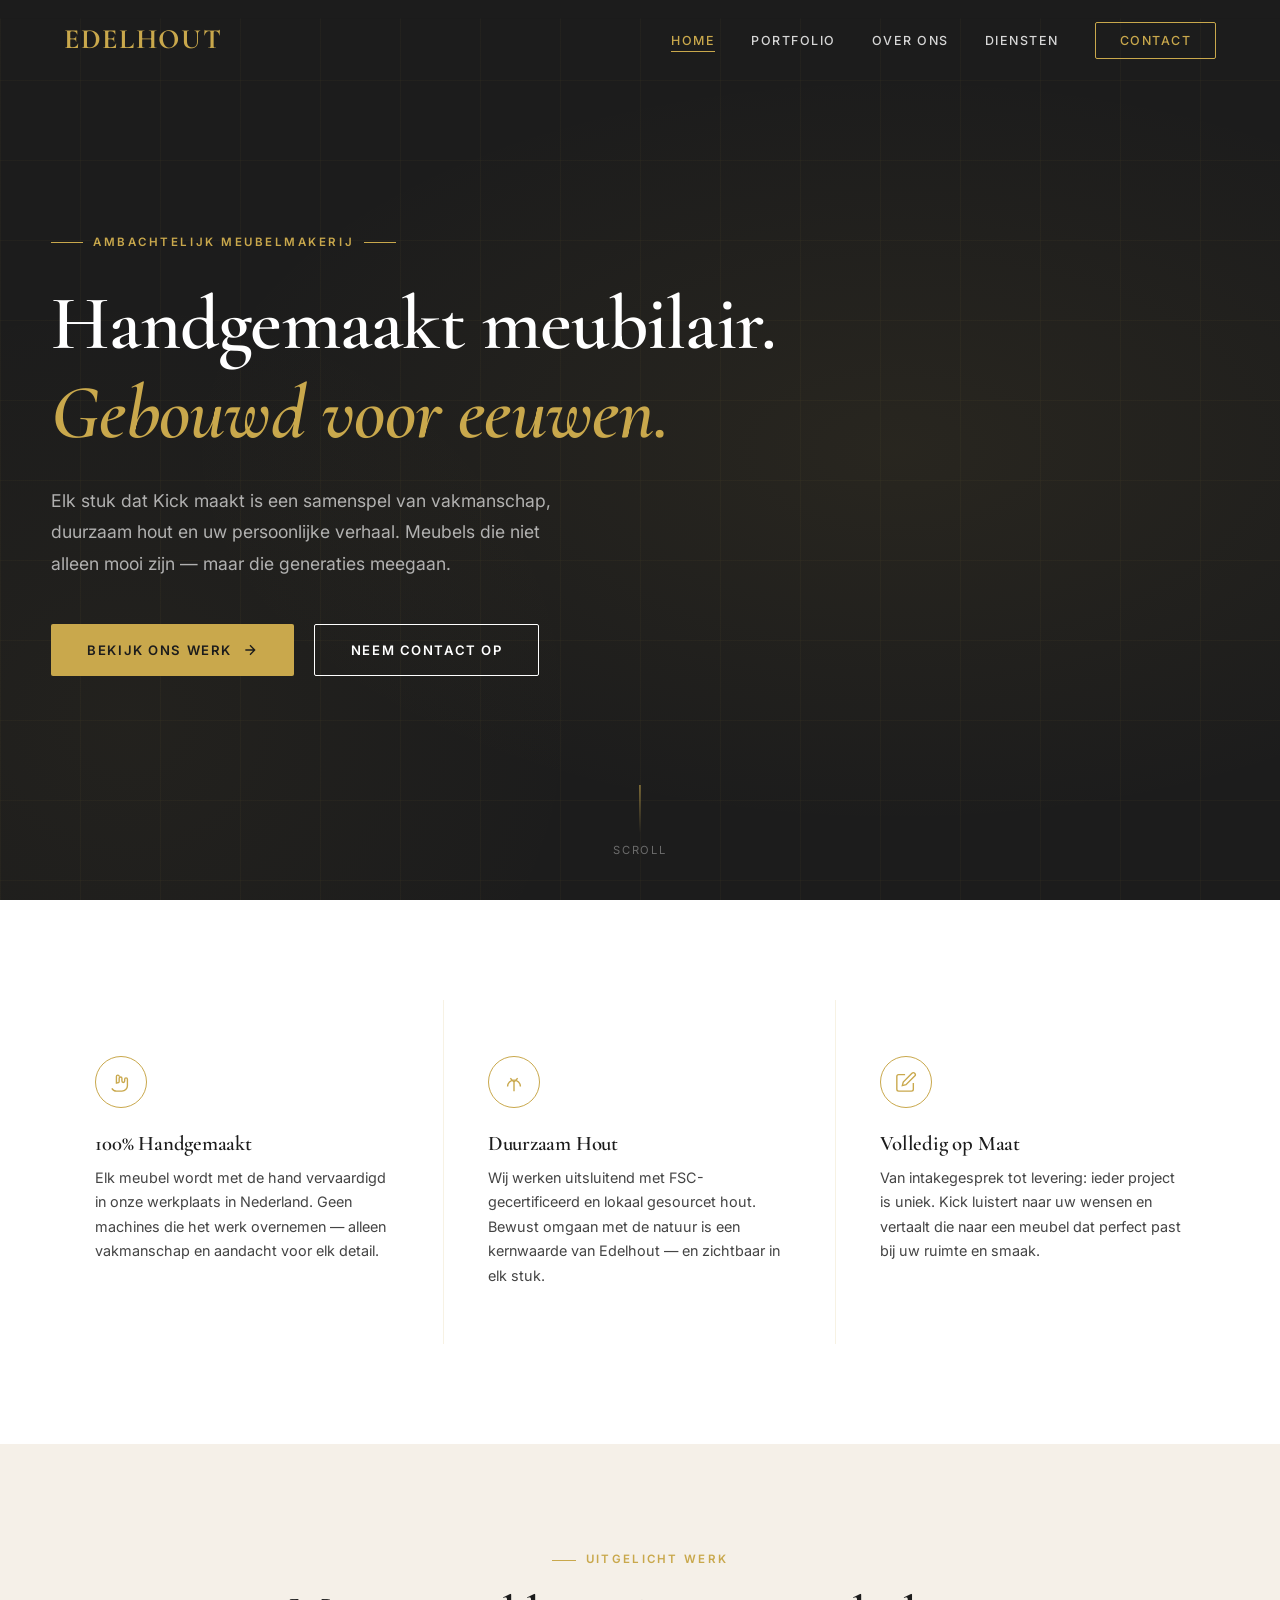
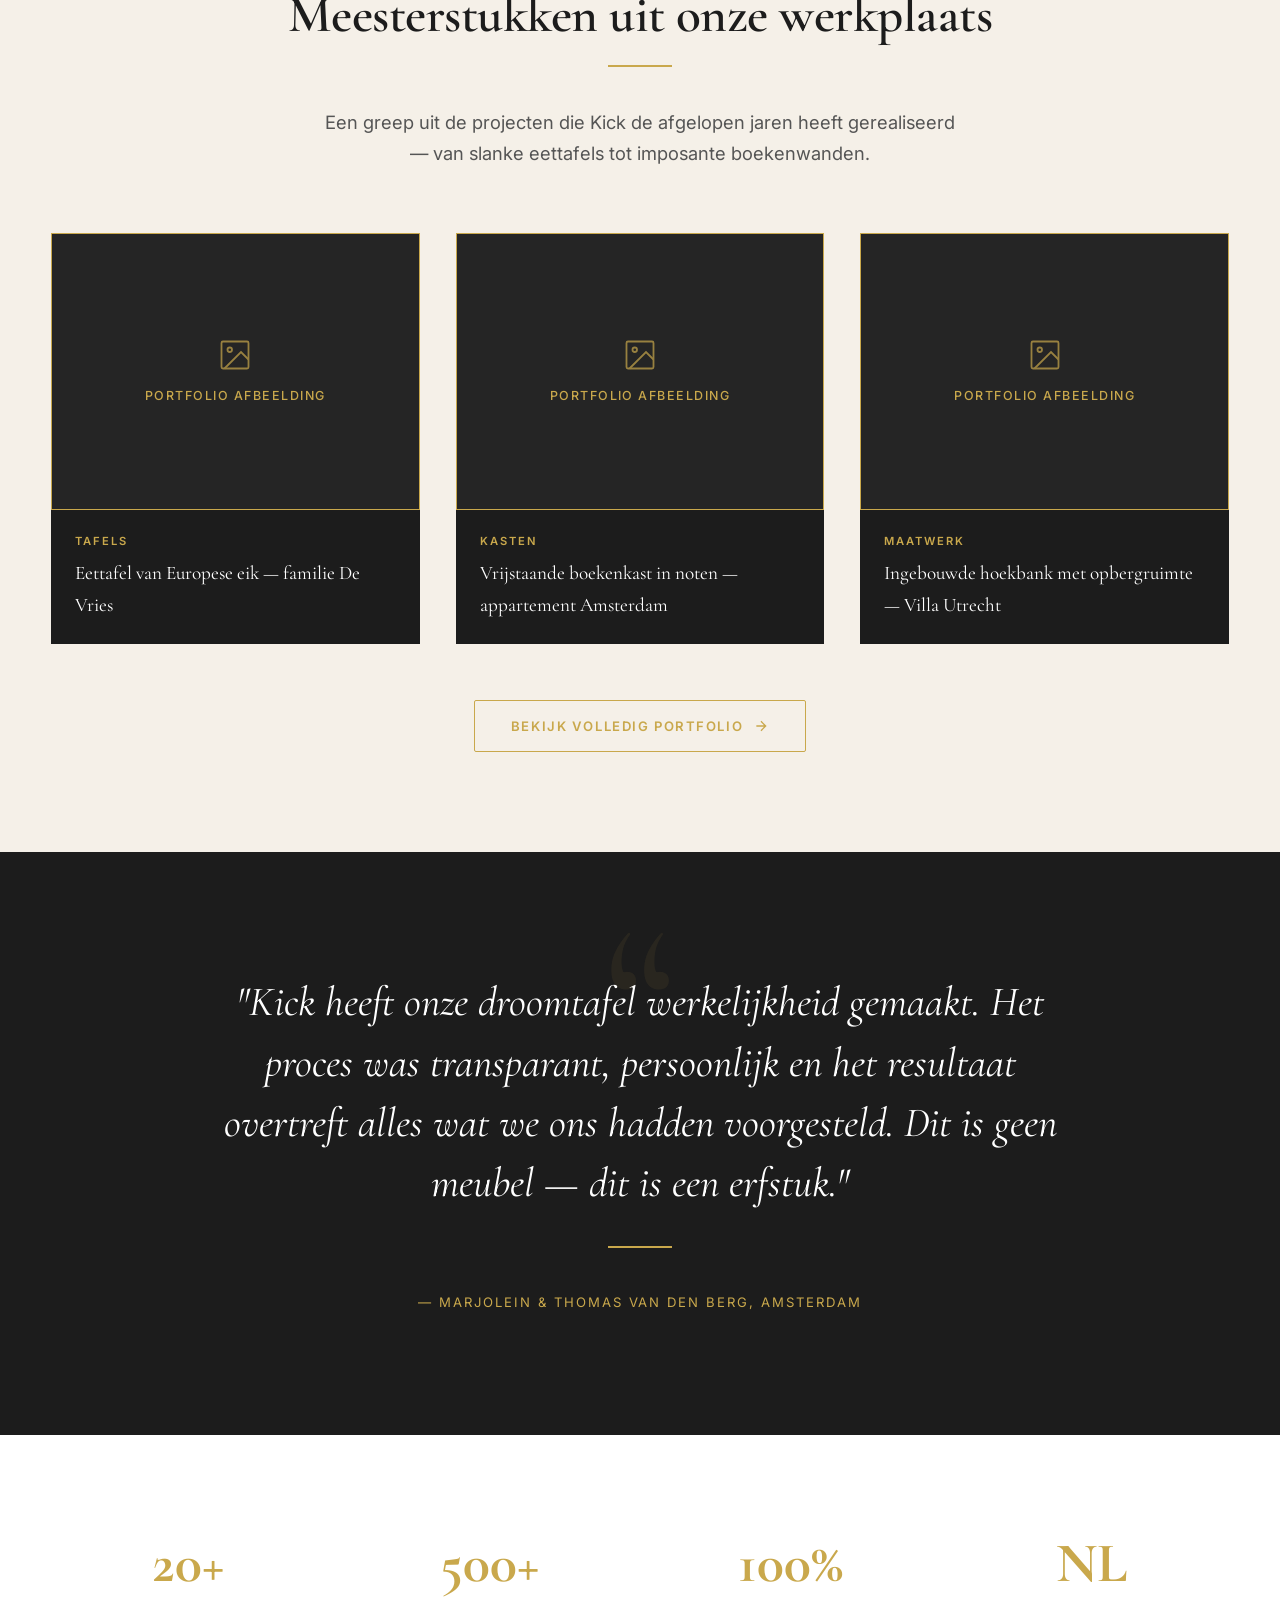
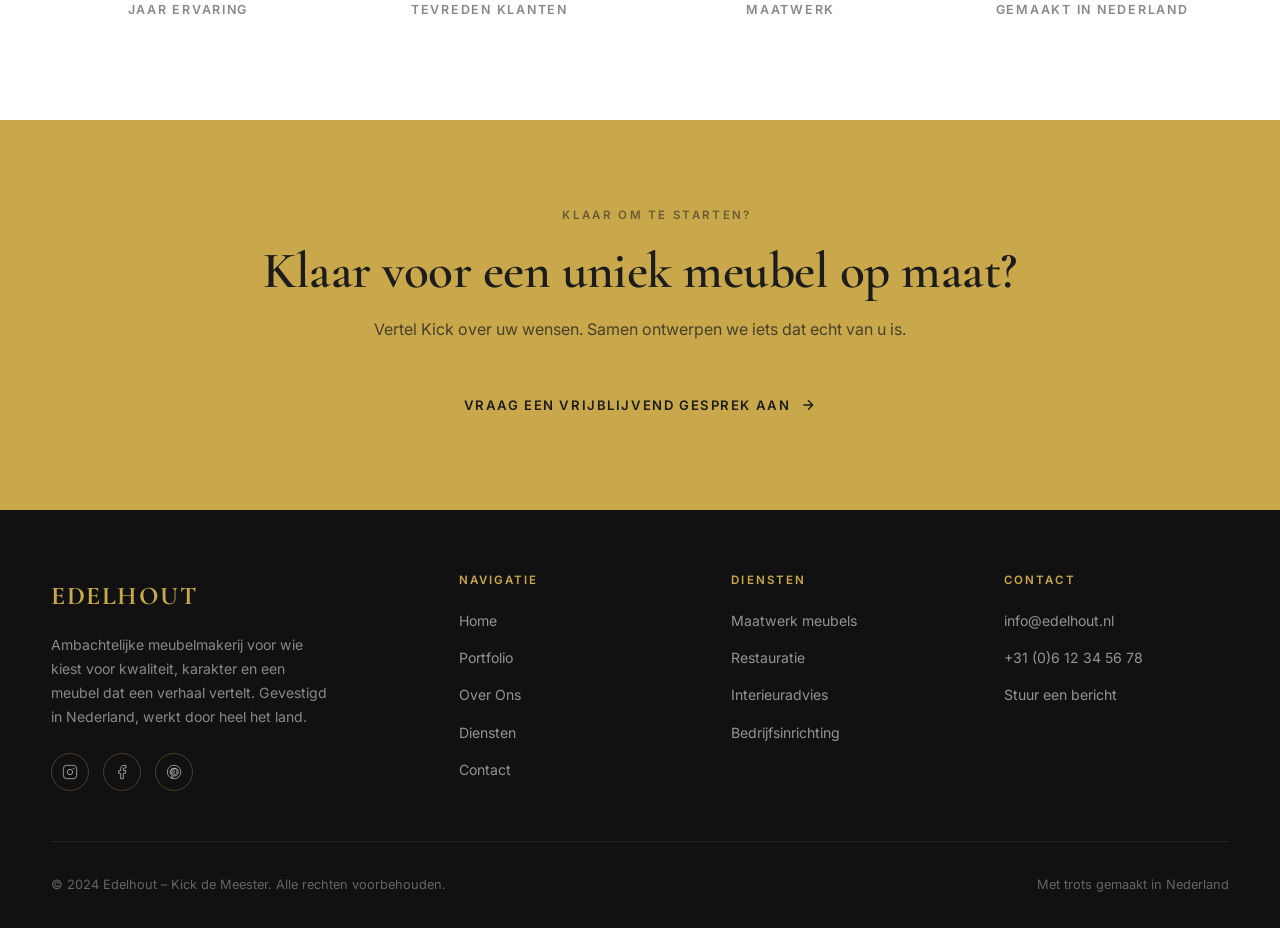
==== index.html @ dd346adc "Voeg complete Edelhout website toe — 5 pagina's, pure HTML/CSS/JS Bouw een volledig functionele meer" ====
<!DOCTYPE html>
<html lang="nl">
<head>
  <meta charset="UTF-8" />
  <meta name="viewport" content="width=device-width, initial-scale=1.0" />
  <title>Edelhout – Handgemaakt meubelmakerij door Kick</title>
  <meta name="description" content="Edelhout is een ambachtelijke meubelmakerij geleid door Kick. Wij ontwerpen en bouwen op maat gemaakte meubels van de hoogste kwaliteit." />
  <link rel="preconnect" href="https://fonts.googleapis.com" />
  <link rel="preconnect" href="https://fonts.gstatic.com" crossorigin />
  <link href="https://fonts.googleapis.com/css2?family=Cormorant+Garamond:ital,wght@0,400;0,600;0,700;1,400;1,600&family=Inter:wght@400;500;600&display=swap" rel="stylesheet" />
  <link rel="stylesheet" href="css/style.css" />
  <style>
    @keyframes fadeInCard {
      from { opacity: 0; transform: translateY(16px); }
      to   { opacity: 1; transform: translateY(0); }
    }
  </style>
</head>
<body>

  <!-- ═══════════════════════════════ NAV ═══════════════════════════════ -->
  <nav class="nav nav--light">
    <a href="index.html" class="nav-logo">Edelhout</a>
    <ul class="nav-links">
      <li><a href="index.html" class="active">Home</a></li>
      <li><a href="portfolio.html">Portfolio</a></li>
      <li><a href="over-ons.html">Over Ons</a></li>
      <li><a href="diensten.html">Diensten</a></li>
      <li><a href="contact.html" class="nav-cta">Contact</a></li>
    </ul>
    <button class="nav-hamburger" aria-label="Menu openen">
      <span></span><span></span><span></span>
    </button>
  </nav>
  <nav class="nav-mobile">
    <a href="index.html">Home</a>
    <a href="portfolio.html">Portfolio</a>
    <a href="over-ons.html">Over Ons</a>
    <a href="diensten.html">Diensten</a>
    <a href="contact.html">Contact</a>
  </nav>

  <!-- ═══════════════════════════════ HERO ═══════════════════════════════ -->
  <section class="hero">
    <div class="hero-grid-bg"></div>
    <div class="container">
      <div class="hero-content">
        <div class="hero-eyebrow">Ambachtelijk meubelmakerij</div>
        <h1>Handgemaakt meubilair.<br /><em>Gebouwd voor eeuwen.</em></h1>
        <p class="hero-lead">
          Elk stuk dat Kick maakt is een samenspel van vakmanschap, duurzaam hout en uw persoonlijke verhaal.
          Meubels die niet alleen mooi zijn — maar die generaties meegaan.
        </p>
        <div class="hero-cta">
          <a href="portfolio.html" class="btn btn-gold">
            Bekijk ons werk
            <svg viewBox="0 0 24 24" fill="none" stroke="currentColor" stroke-width="2"><path d="M5 12h14M12 5l7 7-7 7"/></svg>
          </a>
          <a href="contact.html" class="btn btn-outline-light">Neem contact op</a>
        </div>
      </div>
    </div>
    <div class="hero-scroll">
      <div class="hero-scroll-line"></div>
      <span>Scroll</span>
    </div>
  </section>

  <!-- ═══════════════════════════════ USP ═══════════════════════════════ -->
  <section class="section section--white">
    <div class="container">
      <div class="usp-grid">

        <div class="usp-item fade-in">
          <div class="usp-icon">
            <!-- Handmade icon -->
            <svg viewBox="0 0 24 24" fill="none" stroke="currentColor" stroke-width="1.5">
              <path d="M7 11.5V14m0-2.5V6a1.5 1.5 0 013 0m-3 5.5a1.5 1.5 0 003 0m0 0V8a1.5 1.5 0 013 0v3m0 0a1.5 1.5 0 003 0V9a1.5 1.5 0 013 0v7a6 6 0 01-6 6H7a5.87 5.87 0 01-5-3"/>
            </svg>
          </div>
          <h4>100% Handgemaakt</h4>
          <p>Elk meubel wordt met de hand vervaardigd in onze werkplaats in Nederland. Geen machines die het werk overnemen — alleen vakmanschap en aandacht voor elk detail.</p>
        </div>

        <div class="usp-item fade-in fade-in-delay-2">
          <div class="usp-icon">
            <!-- Tree/sustainable icon -->
            <svg viewBox="0 0 24 24" fill="none" stroke="currentColor" stroke-width="1.5">
              <path d="M12 22V12m0 0L8 8m4 4l4-4M5 17a7 7 0 0114 0"/>
            </svg>
          </div>
          <h4>Duurzaam Hout</h4>
          <p>Wij werken uitsluitend met FSC-gecertificeerd en lokaal gesourcet hout. Bewust omgaan met de natuur is een kernwaarde van Edelhout — en zichtbaar in elk stuk.</p>
        </div>

        <div class="usp-item fade-in fade-in-delay-4">
          <div class="usp-icon">
            <!-- Custom/measure icon -->
            <svg viewBox="0 0 24 24" fill="none" stroke="currentColor" stroke-width="1.5">
              <path d="M11 4H4a2 2 0 00-2 2v14a2 2 0 002 2h14a2 2 0 002-2v-7"/>
              <path d="M18.5 2.5a2.121 2.121 0 013 3L12 15l-4 1 1-4 9.5-9.5z"/>
            </svg>
          </div>
          <h4>Volledig op Maat</h4>
          <p>Van intakegesprek tot levering: ieder project is uniek. Kick luistert naar uw wensen en vertaalt die naar een meubel dat perfect past bij uw ruimte en smaak.</p>
        </div>

      </div>
    </div>
  </section>

  <!-- ══════════════════════ FEATURED PORTFOLIO ════════════════════════ -->
  <section class="section section--cream">
    <div class="container">
      <div class="text-center fade-in">
        <span class="section-label">Uitgelicht werk</span>
        <h2>Meesterstukken uit onze werkplaats</h2>
        <div class="gold-divider"></div>
        <p class="lead" style="margin: 0 auto 64px;">Een greep uit de projecten die Kick de afgelopen jaren heeft gerealiseerd — van slanke eettafels tot imposante boekenwanden.</p>
      </div>

      <div class="grid-3">

        <div class="portfolio-card fade-in">
          <div class="portfolio-card-img">
            <div class="img-placeholder">
              <svg viewBox="0 0 24 24" fill="none" stroke="currentColor" stroke-width="1.2"><rect x="3" y="3" width="18" height="18" rx="1"/><circle cx="8.5" cy="8.5" r="1.5"/><path d="M21 15l-5-5L5 21"/></svg>
              Portfolio afbeelding
            </div>
            <div class="portfolio-card-overlay">
              <a href="portfolio.html" class="btn btn-outline-light" style="font-size:0.72rem; padding:10px 22px;">Bekijk project</a>
            </div>
          </div>
          <div class="portfolio-card-body">
            <div class="portfolio-card-cat">Tafels</div>
            <div class="portfolio-card-title">Eettafel van Europese eik — familie De Vries</div>
          </div>
        </div>

        <div class="portfolio-card fade-in fade-in-delay-2">
          <div class="portfolio-card-img">
            <div class="img-placeholder">
              <svg viewBox="0 0 24 24" fill="none" stroke="currentColor" stroke-width="1.2"><rect x="3" y="3" width="18" height="18" rx="1"/><circle cx="8.5" cy="8.5" r="1.5"/><path d="M21 15l-5-5L5 21"/></svg>
              Portfolio afbeelding
            </div>
            <div class="portfolio-card-overlay">
              <a href="portfolio.html" class="btn btn-outline-light" style="font-size:0.72rem; padding:10px 22px;">Bekijk project</a>
            </div>
          </div>
          <div class="portfolio-card-body">
            <div class="portfolio-card-cat">Kasten</div>
            <div class="portfolio-card-title">Vrijstaande boekenkast in noten — appartement Amsterdam</div>
          </div>
        </div>

        <div class="portfolio-card fade-in fade-in-delay-4">
          <div class="portfolio-card-img">
            <div class="img-placeholder">
              <svg viewBox="0 0 24 24" fill="none" stroke="currentColor" stroke-width="1.2"><rect x="3" y="3" width="18" height="18" rx="1"/><circle cx="8.5" cy="8.5" r="1.5"/><path d="M21 15l-5-5L5 21"/></svg>
              Portfolio afbeelding
            </div>
            <div class="portfolio-card-overlay">
              <a href="portfolio.html" class="btn btn-outline-light" style="font-size:0.72rem; padding:10px 22px;">Bekijk project</a>
            </div>
          </div>
          <div class="portfolio-card-body">
            <div class="portfolio-card-cat">Maatwerk</div>
            <div class="portfolio-card-title">Ingebouwde hoekbank met opbergruimte — Villa Utrecht</div>
          </div>
        </div>

      </div>

      <div class="text-center" style="margin-top: 56px;">
        <a href="portfolio.html" class="btn btn-outline fade-in">
          Bekijk volledig portfolio
          <svg viewBox="0 0 24 24" fill="none" stroke="currentColor" stroke-width="2"><path d="M5 12h14M12 5l7 7-7 7"/></svg>
        </a>
      </div>
    </div>
  </section>

  <!-- ════════════════════════ TESTIMONIAL ════════════════════════════ -->
  <section class="testimonial-section">
    <div class="container">
      <div class="fade-in">
        <p class="testimonial-quote">
          "Kick heeft onze droomtafel werkelijkheid gemaakt. Het proces was transparant, persoonlijk en het resultaat overtreft alles wat we ons hadden voorgesteld. Dit is geen meubel — dit is een erfstuk."
        </p>
        <div class="gold-divider"></div>
        <span class="testimonial-author">— Marjolein &amp; Thomas van den Berg, Amsterdam</span>
      </div>
    </div>
  </section>

  <!-- ══════════════════════ STATS STRIP ══════════════════════════════ -->
  <section class="section section--white">
    <div class="container">
      <div class="grid-4 text-center">

        <div class="fade-in">
          <div style="font-family:'Cormorant Garamond',serif; font-size:3.5rem; font-weight:700; color:var(--gold); line-height:1;">20+</div>
          <div style="font-size:0.78rem; font-weight:600; letter-spacing:0.14em; text-transform:uppercase; color:#888; margin-top:8px;">Jaar ervaring</div>
        </div>

        <div class="fade-in fade-in-delay-1">
          <div style="font-family:'Cormorant Garamond',serif; font-size:3.5rem; font-weight:700; color:var(--gold); line-height:1;">500+</div>
          <div style="font-size:0.78rem; font-weight:600; letter-spacing:0.14em; text-transform:uppercase; color:#888; margin-top:8px;">Tevreden klanten</div>
        </div>

        <div class="fade-in fade-in-delay-2">
          <div style="font-family:'Cormorant Garamond',serif; font-size:3.5rem; font-weight:700; color:var(--gold); line-height:1;">100%</div>
          <div style="font-size:0.78rem; font-weight:600; letter-spacing:0.14em; text-transform:uppercase; color:#888; margin-top:8px;">Maatwerk</div>
        </div>

        <div class="fade-in fade-in-delay-3">
          <div style="font-family:'Cormorant Garamond',serif; font-size:3.5rem; font-weight:700; color:var(--gold); line-height:1;">NL</div>
          <div style="font-size:0.78rem; font-weight:600; letter-spacing:0.14em; text-transform:uppercase; color:#888; margin-top:8px;">Gemaakt in Nederland</div>
        </div>

      </div>
    </div>
  </section>

  <!-- ════════════════════════ CTA BANNER ══════════════════════════════ -->
  <section class="cta-banner">
    <div class="container">
      <div class="fade-in">
        <span class="section-label" style="color:rgba(28,28,28,0.55);">Klaar om te starten?</span>
        <h2>Klaar voor een uniek meubel op maat?</h2>
        <p>Vertel Kick over uw wensen. Samen ontwerpen we iets dat echt van u is.</p>
        <a href="contact.html" class="btn btn-gold">
          Vraag een vrijblijvend gesprek aan
          <svg viewBox="0 0 24 24" fill="none" stroke="currentColor" stroke-width="2"><path d="M5 12h14M12 5l7 7-7 7"/></svg>
        </a>
      </div>
    </div>
  </section>

  <!-- ═══════════════════════════ FOOTER ════════════════════════════════ -->
  <footer class="footer">
    <div class="container">
      <div class="footer-inner">
        <div class="footer-brand">
          <a href="index.html" class="footer-logo">Edelhout</a>
          <p>Ambachtelijke meubelmakerij voor wie kiest voor kwaliteit, karakter en een meubel dat een verhaal vertelt. Gevestigd in Nederland, werkt door heel het land.</p>
          <div class="footer-social" style="margin-top:24px;">
            <a href="#" class="social-icon" aria-label="Instagram">
              <svg viewBox="0 0 24 24" fill="none" stroke="currentColor" stroke-width="1.5"><rect x="2" y="2" width="20" height="20" rx="5"/><circle cx="12" cy="12" r="4"/><circle cx="17.5" cy="6.5" r="0.5" fill="currentColor"/></svg>
            </a>
            <a href="#" class="social-icon" aria-label="Facebook">
              <svg viewBox="0 0 24 24" fill="none" stroke="currentColor" stroke-width="1.5"><path d="M18 2h-3a5 5 0 00-5 5v3H7v4h3v8h4v-8h3l1-4h-4V7a1 1 0 011-1h3z"/></svg>
            </a>
            <a href="#" class="social-icon" aria-label="Pinterest">
              <svg viewBox="0 0 24 24" fill="none" stroke="currentColor" stroke-width="1.5"><path d="M12 2C6.48 2 2 6.48 2 12c0 4.24 2.65 7.86 6.39 9.29-.09-.78-.17-1.98.04-2.83l1.24-5.27s-.32-.63-.32-1.56c0-1.46.85-2.55 1.9-2.55.9 0 1.33.67 1.33 1.48 0 .9-.58 2.26-.87 3.51-.25 1.05.52 1.9 1.55 1.9 1.86 0 3.29-1.96 3.29-4.79 0-2.51-1.8-4.26-4.37-4.26-2.98 0-4.72 2.23-4.72 4.54 0 .9.35 1.86.78 2.39.09.1.1.2.07.3l-.29 1.18c-.05.19-.16.23-.37.14C6.73 15.44 6 13.77 6 12.18 6 9.1 8.27 6.27 12.45 6.27c3.37 0 5.99 2.4 5.99 5.61 0 3.35-2.11 6.04-5.04 6.04-1 0-1.93-.52-2.25-1.13l-.61 2.28c-.22.85-.82 1.92-1.22 2.57.92.28 1.89.43 2.9.43 5.52 0 10-4.48 10-10S17.52 2 12 2z"/></svg>
            </a>
          </div>
        </div>

        <div class="footer-col">
          <h5>Navigatie</h5>
          <ul>
            <li><a href="index.html">Home</a></li>
            <li><a href="portfolio.html">Portfolio</a></li>
            <li><a href="over-ons.html">Over Ons</a></li>
            <li><a href="diensten.html">Diensten</a></li>
            <li><a href="contact.html">Contact</a></li>
          </ul>
        </div>

        <div class="footer-col">
          <h5>Diensten</h5>
          <ul>
            <li><a href="diensten.html">Maatwerk meubels</a></li>
            <li><a href="diensten.html">Restauratie</a></li>
            <li><a href="diensten.html">Interieuradvies</a></li>
            <li><a href="diensten.html">Bedrijfsinrichting</a></li>
          </ul>
        </div>

        <div class="footer-col">
          <h5>Contact</h5>
          <ul>
            <li><a href="mailto:info@edelhout.nl">info@edelhout.nl</a></li>
            <li><a href="tel:+31612345678">+31 (0)6 12 34 56 78</a></li>
            <li><a href="contact.html">Stuur een bericht</a></li>
          </ul>
        </div>
      </div>
      <div class="footer-bottom">
        <span>© 2024 Edelhout – Kick de Meester. Alle rechten voorbehouden.</span>
        <span>Met trots gemaakt in Nederland</span>
      </div>
    </div>
  </footer>

  <script src="js/main.js"></script>
</body>
</html>
---- css/style.css ----
/* ============================================================
   EDELHOUT — Global Stylesheet
   ============================================================ */

/* ── Google Fonts imported via HTML link tag ── */

/* ── CSS Custom Properties ── */
:root {
  --cream:    #F5F0E8;
  --charcoal: #1C1C1C;
  --gold:     #C9A84C;
  --gold-light: #D9BB72;
  --white:    #FFFFFF;
  --grey-mid: #8A8A8A;
  --grey-light: #E8E3DA;
  --section-pad: 100px 0;
  --radius: 2px;
  --transition: 0.35s cubic-bezier(0.4, 0, 0.2, 1);
}

/* ── Reset & Base ── */
*, *::before, *::after { box-sizing: border-box; margin: 0; padding: 0; }

html {
  scroll-behavior: smooth;
  font-size: 16px;
}

body {
  font-family: 'Inter', sans-serif;
  background-color: var(--cream);
  color: var(--charcoal);
  line-height: 1.7;
  overflow-x: hidden;
}

img { max-width: 100%; display: block; }
a { color: inherit; text-decoration: none; }
ul { list-style: none; }

/* ── Typography ── */
h1, h2, h3, h4, h5 {
  font-family: 'Cormorant Garamond', serif;
  font-weight: 600;
  line-height: 1.15;
  letter-spacing: -0.01em;
}

h1 { font-size: clamp(2.8rem, 6vw, 5.5rem); }
h2 { font-size: clamp(2rem, 4vw, 3.2rem); }
h3 { font-size: clamp(1.4rem, 2.5vw, 2rem); }
h4 { font-size: 1.25rem; }

p { font-size: 1rem; color: #444; }

.lead {
  font-size: 1.15rem;
  color: #555;
  max-width: 640px;
}

/* ── Layout Utilities ── */
.container {
  width: min(1200px, 92%);
  margin-inline: auto;
}

.section { padding: var(--section-pad); }

.section--dark {
  background-color: var(--charcoal);
  color: var(--white);
}
.section--dark p { color: #C8C8C8; }
.section--dark .lead { color: #C8C8C8; }

.section--cream { background-color: var(--cream); }
.section--white { background-color: var(--white); }

.text-center { text-align: center; }
.text-gold { color: var(--gold); }

.grid-2 { display: grid; grid-template-columns: 1fr 1fr; gap: 60px; align-items: center; }
.grid-3 { display: grid; grid-template-columns: repeat(3, 1fr); gap: 36px; }
.grid-4 { display: grid; grid-template-columns: repeat(4, 1fr); gap: 28px; }

/* ── Section Label ── */
.section-label {
  display: inline-block;
  font-family: 'Inter', sans-serif;
  font-size: 0.72rem;
  font-weight: 600;
  letter-spacing: 0.2em;
  text-transform: uppercase;
  color: var(--gold);
  margin-bottom: 16px;
}

.section-label::before {
  content: '';
  display: inline-block;
  width: 24px;
  height: 1px;
  background: var(--gold);
  vertical-align: middle;
  margin-right: 10px;
}

/* ── Gold Divider ── */
.gold-divider {
  width: 64px;
  height: 2px;
  background: var(--gold);
  margin: 20px auto 40px;
}

.gold-divider--left { margin-left: 0; }

/* ── Buttons ── */
.btn {
  display: inline-flex;
  align-items: center;
  gap: 10px;
  padding: 14px 36px;
  font-family: 'Inter', sans-serif;
  font-size: 0.82rem;
  font-weight: 600;
  letter-spacing: 0.12em;
  text-transform: uppercase;
  border: none;
  cursor: pointer;
  transition: var(--transition);
  text-decoration: none;
  border-radius: var(--radius);
}

.btn-gold {
  background: var(--gold);
  color: var(--charcoal);
}
.btn-gold:hover {
  background: var(--gold-light);
  transform: translateY(-2px);
  box-shadow: 0 8px 28px rgba(201,168,76,0.35);
}

.btn-outline {
  background: transparent;
  color: var(--gold);
  border: 1.5px solid var(--gold);
}
.btn-outline:hover {
  background: var(--gold);
  color: var(--charcoal);
  transform: translateY(-2px);
}

.btn-outline-light {
  background: transparent;
  color: var(--white);
  border: 1.5px solid var(--white);
}
.btn-outline-light:hover {
  background: var(--white);
  color: var(--charcoal);
  transform: translateY(-2px);
}

.btn svg { width: 16px; height: 16px; flex-shrink: 0; }

/* ── Placeholder Image Box ── */
.img-placeholder {
  background: #252525;
  border: 1px solid var(--gold);
  display: flex;
  flex-direction: column;
  align-items: center;
  justify-content: center;
  gap: 12px;
  color: var(--gold);
  font-family: 'Inter', sans-serif;
  font-size: 0.78rem;
  font-weight: 500;
  letter-spacing: 0.12em;
  text-transform: uppercase;
  width: 100%;
  aspect-ratio: 4/3;
  position: relative;
  overflow: hidden;
}

.img-placeholder svg {
  width: 36px;
  height: 36px;
  opacity: 0.7;
}

.img-placeholder--tall { aspect-ratio: 3/4; }
.img-placeholder--wide { aspect-ratio: 16/9; }
.img-placeholder--square { aspect-ratio: 1/1; }

/* ── Navigation ── */
.nav {
  position: fixed;
  top: 0;
  left: 0;
  right: 0;
  z-index: 1000;
  padding: 0 5%;
  height: 80px;
  display: flex;
  align-items: center;
  justify-content: space-between;
  transition: background var(--transition), box-shadow var(--transition);
}

.nav.scrolled {
  background: rgba(28, 28, 28, 0.97);
  backdrop-filter: blur(12px);
  box-shadow: 0 2px 40px rgba(0,0,0,0.25);
}

.nav--light {
  background: transparent;
}

.nav--solid {
  background: var(--charcoal);
}

.nav-logo {
  font-family: 'Cormorant Garamond', serif;
  font-size: 1.75rem;
  font-weight: 700;
  color: var(--gold);
  letter-spacing: 0.06em;
  text-transform: uppercase;
}

.nav-links {
  display: flex;
  align-items: center;
  gap: 36px;
}

.nav-links a {
  font-family: 'Inter', sans-serif;
  font-size: 0.78rem;
  font-weight: 500;
  letter-spacing: 0.12em;
  text-transform: uppercase;
  color: rgba(255,255,255,0.82);
  transition: color var(--transition);
  position: relative;
  padding-bottom: 4px;
}

.nav-links a::after {
  content: '';
  position: absolute;
  bottom: 0;
  left: 0;
  width: 0;
  height: 1px;
  background: var(--gold);
  transition: width var(--transition);
}

.nav-links a:hover,
.nav-links a.active {
  color: var(--gold);
}

.nav-links a:hover::after,
.nav-links a.active::after {
  width: 100%;
}

.nav-cta {
  padding: 10px 24px !important;
  border: 1px solid var(--gold) !important;
  color: var(--gold) !important;
  border-radius: var(--radius);
}
.nav-cta:hover {
  background: var(--gold) !important;
  color: var(--charcoal) !important;
}
.nav-cta::after { display: none !important; }

/* Hamburger */
.nav-hamburger {
  display: none;
  flex-direction: column;
  gap: 5px;
  cursor: pointer;
  padding: 4px;
  background: none;
  border: none;
}
.nav-hamburger span {
  display: block;
  width: 26px;
  height: 2px;
  background: var(--white);
  transition: var(--transition);
}
.nav-hamburger.open span:nth-child(1) { transform: rotate(45deg) translate(5px, 5px); }
.nav-hamburger.open span:nth-child(2) { opacity: 0; }
.nav-hamburger.open span:nth-child(3) { transform: rotate(-45deg) translate(5px, -5px); }

/* Mobile nav */
.nav-mobile {
  position: fixed;
  top: 80px;
  left: 0;
  right: 0;
  background: var(--charcoal);
  padding: 24px 5%;
  display: flex;
  flex-direction: column;
  gap: 20px;
  transform: translateY(-120%);
  transition: transform var(--transition);
  z-index: 999;
  border-top: 1px solid rgba(201,168,76,0.2);
}
.nav-mobile.open { transform: translateY(0); }
.nav-mobile a {
  font-family: 'Inter', sans-serif;
  font-size: 0.85rem;
  font-weight: 500;
  letter-spacing: 0.12em;
  text-transform: uppercase;
  color: rgba(255,255,255,0.82);
  transition: color var(--transition);
  padding: 6px 0;
  border-bottom: 1px solid rgba(255,255,255,0.06);
}
.nav-mobile a:hover, .nav-mobile a.active { color: var(--gold); }

/* ── Footer ── */
.footer {
  background: #111111;
  color: rgba(255,255,255,0.65);
  padding: 64px 0 32px;
}

.footer-inner {
  display: grid;
  grid-template-columns: 1.6fr 1fr 1fr 1fr;
  gap: 48px;
  padding-bottom: 48px;
  border-bottom: 1px solid rgba(255,255,255,0.08);
  margin-bottom: 32px;
}

.footer-brand .footer-logo {
  font-family: 'Cormorant Garamond', serif;
  font-size: 1.6rem;
  font-weight: 700;
  color: var(--gold);
  letter-spacing: 0.06em;
  text-transform: uppercase;
  display: block;
  margin-bottom: 16px;
}

.footer-brand p {
  font-size: 0.88rem;
  color: rgba(255,255,255,0.5);
  line-height: 1.7;
  max-width: 280px;
}

.footer-col h5 {
  font-family: 'Inter', sans-serif;
  font-size: 0.72rem;
  font-weight: 600;
  letter-spacing: 0.18em;
  text-transform: uppercase;
  color: var(--gold);
  margin-bottom: 20px;
}

.footer-col ul li { margin-bottom: 10px; }
.footer-col ul li a {
  font-size: 0.88rem;
  color: rgba(255,255,255,0.55);
  transition: color var(--transition);
}
.footer-col ul li a:hover { color: var(--gold); }

.footer-social {
  display: flex;
  gap: 14px;
  margin-top: 6px;
}

.social-icon {
  width: 38px;
  height: 38px;
  border: 1px solid rgba(201,168,76,0.3);
  border-radius: 50%;
  display: flex;
  align-items: center;
  justify-content: center;
  color: rgba(255,255,255,0.55);
  transition: var(--transition);
}
.social-icon:hover {
  border-color: var(--gold);
  color: var(--gold);
  transform: translateY(-2px);
}
.social-icon svg { width: 16px; height: 16px; }

.footer-bottom {
  display: flex;
  align-items: center;
  justify-content: space-between;
  font-size: 0.8rem;
  color: rgba(255,255,255,0.35);
}

/* ── Scroll Animations ── */
.fade-in {
  opacity: 0;
  transform: translateY(28px);
  transition: opacity 0.7s ease, transform 0.7s ease;
}
.fade-in.visible {
  opacity: 1;
  transform: translateY(0);
}

.fade-in-delay-1 { transition-delay: 0.1s; }
.fade-in-delay-2 { transition-delay: 0.2s; }
.fade-in-delay-3 { transition-delay: 0.3s; }
.fade-in-delay-4 { transition-delay: 0.4s; }
.fade-in-delay-5 { transition-delay: 0.5s; }

/* ── Page Hero (inner pages) ── */
.page-hero {
  background: var(--charcoal);
  padding: 160px 0 80px;
  text-align: center;
}

.page-hero h1 { color: var(--white); }
.page-hero p { color: rgba(255,255,255,0.65); margin: 0 auto; }

/* ============================================================
   HOME — index.html specific
   ============================================================ */

/* Hero */
.hero {
  min-height: 100vh;
  background: var(--charcoal);
  display: flex;
  align-items: center;
  position: relative;
  overflow: hidden;
}

.hero::before {
  content: '';
  position: absolute;
  inset: 0;
  background:
    radial-gradient(ellipse 80% 60% at 70% 50%, rgba(201,168,76,0.07) 0%, transparent 70%),
    radial-gradient(ellipse 60% 80% at 10% 80%, rgba(201,168,76,0.04) 0%, transparent 60%);
  pointer-events: none;
}

.hero-grid-bg {
  position: absolute;
  inset: 0;
  background-image:
    linear-gradient(rgba(201,168,76,0.04) 1px, transparent 1px),
    linear-gradient(90deg, rgba(201,168,76,0.04) 1px, transparent 1px);
  background-size: 80px 80px;
  pointer-events: none;
}

.hero-content {
  position: relative;
  z-index: 1;
  max-width: 780px;
}

.hero-eyebrow {
  display: inline-flex;
  align-items: center;
  gap: 10px;
  font-family: 'Inter', sans-serif;
  font-size: 0.72rem;
  font-weight: 600;
  letter-spacing: 0.22em;
  text-transform: uppercase;
  color: var(--gold);
  margin-bottom: 28px;
}
.hero-eyebrow::before, .hero-eyebrow::after {
  content: '';
  display: block;
  width: 32px;
  height: 1px;
  background: var(--gold);
}

.hero h1 {
  color: var(--white);
  margin-bottom: 28px;
}

.hero h1 em {
  font-style: italic;
  color: var(--gold);
}

.hero-lead {
  font-size: 1.1rem;
  color: rgba(255,255,255,0.65);
  max-width: 540px;
  margin-bottom: 44px;
  line-height: 1.8;
}

.hero-cta {
  display: flex;
  gap: 20px;
  flex-wrap: wrap;
}

.hero-scroll {
  position: absolute;
  bottom: 40px;
  left: 50%;
  transform: translateX(-50%);
  display: flex;
  flex-direction: column;
  align-items: center;
  gap: 8px;
  color: rgba(255,255,255,0.35);
  font-size: 0.7rem;
  letter-spacing: 0.15em;
  text-transform: uppercase;
}

.hero-scroll-line {
  width: 1px;
  height: 48px;
  background: linear-gradient(to bottom, var(--gold), transparent);
  animation: scrollLine 2s ease-in-out infinite;
}

@keyframes scrollLine {
  0%, 100% { opacity: 0.4; transform: scaleY(1); }
  50% { opacity: 1; transform: scaleY(0.7); }
}

/* USP Section */
.usp-grid {
  display: grid;
  grid-template-columns: repeat(3, 1fr);
  gap: 0;
}

.usp-item {
  padding: 56px 44px;
  border-right: 1px solid rgba(201,168,76,0.15);
  position: relative;
}
.usp-item:last-child { border-right: none; }

.usp-icon {
  width: 52px;
  height: 52px;
  border: 1px solid var(--gold);
  border-radius: 50%;
  display: flex;
  align-items: center;
  justify-content: center;
  margin-bottom: 24px;
  color: var(--gold);
}
.usp-icon svg { width: 22px; height: 22px; }

.usp-item h4 {
  font-family: 'Cormorant Garamond', serif;
  font-size: 1.3rem;
  margin-bottom: 10px;
  color: var(--charcoal);
}

.usp-item p { font-size: 0.9rem; }

/* Featured portfolio */
.portfolio-card {
  background: var(--charcoal);
  overflow: hidden;
  cursor: pointer;
  transition: transform var(--transition);
}

.portfolio-card:hover { transform: translateY(-6px); }

.portfolio-card-img {
  position: relative;
  overflow: hidden;
}

.portfolio-card-overlay {
  position: absolute;
  inset: 0;
  background: linear-gradient(to top, rgba(28,28,28,0.9) 0%, transparent 50%);
  display: flex;
  flex-direction: column;
  justify-content: flex-end;
  padding: 28px;
  opacity: 0;
  transition: opacity var(--transition);
}
.portfolio-card:hover .portfolio-card-overlay { opacity: 1; }

.portfolio-card-body {
  padding: 22px 24px;
}

.portfolio-card-cat {
  font-size: 0.7rem;
  font-weight: 600;
  letter-spacing: 0.18em;
  text-transform: uppercase;
  color: var(--gold);
  margin-bottom: 6px;
}

.portfolio-card-title {
  font-family: 'Cormorant Garamond', serif;
  font-size: 1.2rem;
  color: var(--white);
}

/* Testimonial */
.testimonial-section {
  padding: 120px 0;
  background: var(--charcoal);
  text-align: center;
  position: relative;
}

.testimonial-section::before {
  content: '\201C';
  position: absolute;
  top: 40px;
  left: 50%;
  transform: translateX(-50%);
  font-family: 'Cormorant Garamond', serif;
  font-size: 14rem;
  line-height: 1;
  color: rgba(201,168,76,0.08);
  pointer-events: none;
}

.testimonial-quote {
  font-family: 'Cormorant Garamond', serif;
  font-size: clamp(1.6rem, 3.5vw, 2.6rem);
  font-style: italic;
  color: var(--white);
  max-width: 840px;
  margin: 0 auto 32px;
  line-height: 1.45;
  position: relative;
}

.testimonial-author {
  font-size: 0.82rem;
  letter-spacing: 0.15em;
  text-transform: uppercase;
  color: var(--gold);
}

/* CTA Banner */
.cta-banner {
  background: var(--gold);
  padding: 80px 0;
  text-align: center;
}

.cta-banner h2 {
  color: var(--charcoal);
  margin-bottom: 16px;
}

.cta-banner p {
  color: rgba(28,28,28,0.75);
  margin-bottom: 36px;
  font-size: 1rem;
}

/* ============================================================
   PORTFOLIO — portfolio.html specific
   ============================================================ */

.filter-bar {
  display: flex;
  align-items: center;
  justify-content: center;
  gap: 8px;
  flex-wrap: wrap;
  margin-bottom: 56px;
}

.filter-btn {
  padding: 10px 26px;
  font-family: 'Inter', sans-serif;
  font-size: 0.78rem;
  font-weight: 600;
  letter-spacing: 0.1em;
  text-transform: uppercase;
  background: transparent;
  border: 1.5px solid rgba(28,28,28,0.2);
  color: var(--charcoal);
  cursor: pointer;
  transition: var(--transition);
  border-radius: var(--radius);
}

.filter-btn:hover,
.filter-btn.active {
  background: var(--gold);
  border-color: var(--gold);
  color: var(--charcoal);
}

.portfolio-grid {
  display: grid;
  grid-template-columns: repeat(3, 1fr);
  gap: 28px;
}

.port-card {
  overflow: hidden;
  background: var(--charcoal);
  cursor: pointer;
  position: relative;
}

.port-card-img { position: relative; overflow: hidden; }
.port-card-img .img-placeholder { transition: transform 0.5s ease; }
.port-card:hover .img-placeholder { transform: scale(1.04); }

.port-card-hover {
  position: absolute;
  inset: 0;
  background: rgba(28,28,28,0.8);
  display: flex;
  flex-direction: column;
  align-items: center;
  justify-content: center;
  gap: 16px;
  opacity: 0;
  transition: opacity var(--transition);
  border: 2px solid var(--gold);
}
.port-card:hover .port-card-hover { opacity: 1; }

.port-card-info {
  padding: 20px 22px;
}
.port-card-info .cat {
  font-size: 0.68rem;
  font-weight: 600;
  letter-spacing: 0.18em;
  text-transform: uppercase;
  color: var(--gold);
  margin-bottom: 6px;
}
.port-card-info h4 {
  font-family: 'Cormorant Garamond', serif;
  font-size: 1.15rem;
  color: var(--white);
}

.port-card[data-hidden="true"] {
  display: none;
}

/* ============================================================
   OVER ONS — about page specific
   ============================================================ */

.about-split {
  display: grid;
  grid-template-columns: 1fr 1fr;
  min-height: 600px;
}

.about-split-img {
  position: relative;
}

.about-split-content {
  padding: 80px 64px;
  display: flex;
  flex-direction: column;
  justify-content: center;
}

.about-split-content p { margin-bottom: 18px; }

/* Timeline */
.timeline {
  position: relative;
  max-width: 760px;
  margin: 0 auto;
  padding: 20px 0;
}

.timeline::before {
  content: '';
  position: absolute;
  left: 50%;
  top: 0;
  bottom: 0;
  width: 1px;
  background: linear-gradient(to bottom, transparent, var(--gold) 10%, var(--gold) 90%, transparent);
  transform: translateX(-50%);
}

.timeline-item {
  display: grid;
  grid-template-columns: 1fr 48px 1fr;
  gap: 0;
  margin-bottom: 48px;
  align-items: start;
}

.timeline-item:nth-child(odd) .timeline-content-left { text-align: right; padding-right: 36px; }
.timeline-item:nth-child(odd) .timeline-content-right { padding-left: 36px; opacity: 0; pointer-events: none; }

.timeline-item:nth-child(even) .timeline-content-left { opacity: 0; pointer-events: none; }
.timeline-item:nth-child(even) .timeline-content-right { padding-left: 36px; }
.timeline-item:nth-child(even) .timeline-content-left-wrap { text-align: right; padding-right: 36px; }

.timeline-dot {
  width: 14px;
  height: 14px;
  border-radius: 50%;
  background: var(--gold);
  border: 3px solid var(--cream);
  box-shadow: 0 0 0 1px var(--gold);
  margin: 4px auto 0;
}

.timeline-year {
  font-family: 'Cormorant Garamond', serif;
  font-size: 1.5rem;
  color: var(--gold);
  font-weight: 700;
  margin-bottom: 6px;
}

.timeline-desc {
  font-size: 0.9rem;
  color: #555;
  line-height: 1.6;
}

/* Values */
.values-grid {
  display: grid;
  grid-template-columns: repeat(3, 1fr);
  gap: 36px;
}

.value-card {
  background: var(--white);
  border: 1px solid rgba(201,168,76,0.25);
  padding: 44px 36px;
  text-align: center;
  transition: var(--transition);
}

.value-card:hover {
  border-color: var(--gold);
  transform: translateY(-4px);
  box-shadow: 0 12px 40px rgba(201,168,76,0.12);
}

.value-icon {
  width: 60px;
  height: 60px;
  border: 1px solid var(--gold);
  border-radius: 50%;
  display: flex;
  align-items: center;
  justify-content: center;
  margin: 0 auto 24px;
  color: var(--gold);
}
.value-icon svg { width: 24px; height: 24px; }

.value-card h4 {
  font-family: 'Cormorant Garamond', serif;
  font-size: 1.3rem;
  margin-bottom: 12px;
  color: var(--charcoal);
}

.value-card p { font-size: 0.9rem; }

/* ============================================================
   DIENSTEN — services page specific
   ============================================================ */

.service-cards-grid {
  display: grid;
  grid-template-columns: repeat(2, 1fr);
  gap: 28px;
}

.service-card {
  background: var(--white);
  border: 1px solid rgba(201,168,76,0.2);
  padding: 48px 44px;
  transition: var(--transition);
  position: relative;
  overflow: hidden;
}

.service-card::before {
  content: '';
  position: absolute;
  top: 0;
  left: 0;
  width: 3px;
  height: 0;
  background: var(--gold);
  transition: height 0.4s ease;
}

.service-card:hover::before { height: 100%; }

.service-card:hover {
  box-shadow: 0 16px 52px rgba(0,0,0,0.1);
  transform: translateY(-4px);
}

.service-icon {
  width: 56px;
  height: 56px;
  border: 1px solid var(--gold);
  border-radius: 50%;
  display: flex;
  align-items: center;
  justify-content: center;
  color: var(--gold);
  margin-bottom: 28px;
}
.service-icon svg { width: 24px; height: 24px; }

.service-card h3 {
  font-family: 'Cormorant Garamond', serif;
  font-size: 1.55rem;
  margin-bottom: 14px;
  color: var(--charcoal);
}

.service-card p {
  font-size: 0.9rem;
  margin-bottom: 28px;
  line-height: 1.75;
}

/* Process steps */
.process-grid {
  display: grid;
  grid-template-columns: repeat(4, 1fr);
  gap: 0;
  position: relative;
}

.process-grid::before {
  content: '';
  position: absolute;
  top: 36px;
  left: 12.5%;
  right: 12.5%;
  height: 1px;
  background: linear-gradient(to right, transparent, var(--gold) 10%, var(--gold) 90%, transparent);
}

.process-step {
  padding: 0 24px;
  text-align: center;
}

.process-num {
  width: 72px;
  height: 72px;
  border-radius: 50%;
  border: 1px solid var(--gold);
  background: var(--cream);
  display: flex;
  align-items: center;
  justify-content: center;
  margin: 0 auto 24px;
  font-family: 'Cormorant Garamond', serif;
  font-size: 1.6rem;
  font-weight: 700;
  color: var(--gold);
  position: relative;
  z-index: 1;
}

.process-step h4 {
  font-family: 'Cormorant Garamond', serif;
  font-size: 1.2rem;
  margin-bottom: 10px;
  color: var(--charcoal);
}

.process-step p { font-size: 0.88rem; }

/* ============================================================
   CONTACT — contact.html specific
   ============================================================ */

.contact-grid {
  display: grid;
  grid-template-columns: 1.2fr 1fr;
  gap: 64px;
  align-items: start;
}

.contact-form { background: var(--white); padding: 56px 48px; border: 1px solid rgba(201,168,76,0.2); }

.form-row {
  display: grid;
  grid-template-columns: 1fr 1fr;
  gap: 20px;
}

.form-group { margin-bottom: 22px; }

.form-group label {
  display: block;
  font-size: 0.75rem;
  font-weight: 600;
  letter-spacing: 0.12em;
  text-transform: uppercase;
  color: var(--charcoal);
  margin-bottom: 8px;
}

.form-group input,
.form-group select,
.form-group textarea {
  width: 100%;
  padding: 14px 18px;
  font-family: 'Inter', sans-serif;
  font-size: 0.92rem;
  color: var(--charcoal);
  background: var(--cream);
  border: 1.5px solid rgba(201,168,76,0.2);
  border-radius: var(--radius);
  transition: border-color var(--transition);
  outline: none;
  appearance: none;
}

.form-group input:focus,
.form-group select:focus,
.form-group textarea:focus {
  border-color: var(--gold);
}

.form-group textarea {
  resize: vertical;
  min-height: 140px;
}

.form-group select {
  background-image: url("data:image/svg+xml,%3Csvg xmlns='http://www.w3.org/2000/svg' fill='none' viewBox='0 0 24 24' stroke='%23C9A84C'%3E%3Cpath stroke-linecap='round' stroke-linejoin='round' stroke-width='1.5' d='M19 9l-7 7-7-7'/%3E%3C/svg%3E");
  background-repeat: no-repeat;
  background-position: right 16px center;
  background-size: 18px;
  padding-right: 44px;
}

.contact-info { padding-top: 8px; }

.contact-detail {
  display: flex;
  gap: 16px;
  align-items: flex-start;
  margin-bottom: 28px;
  padding-bottom: 28px;
  border-bottom: 1px solid rgba(201,168,76,0.15);
}
.contact-detail:last-of-type { border-bottom: none; }

.contact-detail-icon {
  width: 44px;
  height: 44px;
  border: 1px solid var(--gold);
  border-radius: 50%;
  display: flex;
  align-items: center;
  justify-content: center;
  color: var(--gold);
  flex-shrink: 0;
}
.contact-detail-icon svg { width: 18px; height: 18px; }

.contact-detail-text strong {
  display: block;
  font-size: 0.75rem;
  font-weight: 600;
  letter-spacing: 0.12em;
  text-transform: uppercase;
  color: var(--charcoal);
  margin-bottom: 4px;
}
.contact-detail-text span {
  font-size: 0.9rem;
  color: #555;
  line-height: 1.6;
}

.map-placeholder {
  background: #252525;
  border: 1px solid var(--gold);
  height: 280px;
  display: flex;
  flex-direction: column;
  align-items: center;
  justify-content: center;
  gap: 12px;
  color: var(--gold);
  margin-top: 36px;
}
.map-placeholder svg { width: 36px; height: 36px; opacity: 0.7; }
.map-placeholder span {
  font-size: 0.72rem;
  font-weight: 600;
  letter-spacing: 0.15em;
  text-transform: uppercase;
}

/* ============================================================
   RESPONSIVE
   ============================================================ */

@media (max-width: 1024px) {
  .footer-inner { grid-template-columns: 1fr 1fr; gap: 40px; }
  .process-grid { grid-template-columns: repeat(2, 1fr); gap: 48px; }
  .process-grid::before { display: none; }
  .service-cards-grid { grid-template-columns: 1fr; }
  .contact-grid { grid-template-columns: 1fr; gap: 48px; }
  .grid-4 { grid-template-columns: repeat(2, 1fr); }
}

@media (max-width: 768px) {
  :root { --section-pad: 72px 0; }

  .nav-links { display: none; }
  .nav-hamburger { display: flex; }

  .hero { min-height: 100svh; }
  .hero-cta { flex-direction: column; align-items: flex-start; }

  .usp-grid { grid-template-columns: 1fr; }
  .usp-item { border-right: none; border-bottom: 1px solid rgba(201,168,76,0.15); }

  .grid-2 { grid-template-columns: 1fr; gap: 36px; }
  .grid-3 { grid-template-columns: 1fr; }
  .portfolio-grid { grid-template-columns: repeat(2, 1fr); gap: 16px; }
  .values-grid { grid-template-columns: 1fr; }
  .service-cards-grid { grid-template-columns: 1fr; }
  .process-grid { grid-template-columns: 1fr; }

  .about-split { grid-template-columns: 1fr; }
  .about-split-content { padding: 48px 24px; }

  .contact-form { padding: 36px 24px; }
  .form-row { grid-template-columns: 1fr; }

  .footer-inner { grid-template-columns: 1fr; gap: 32px; }
  .footer-bottom { flex-direction: column; gap: 10px; text-align: center; }

  .timeline::before { left: 20px; }
  .timeline-item { grid-template-columns: 20px 1fr; gap: 0; }
  .timeline-item:nth-child(odd) .timeline-content-left,
  .timeline-item:nth-child(odd) .timeline-content-right { opacity: 1; pointer-events: auto; }
  .timeline-item:nth-child(even) .timeline-content-left { opacity: 1; pointer-events: auto; }
  .timeline-content-left, .timeline-content-right {
    grid-column: 2;
    padding-left: 24px !important;
    padding-right: 0 !important;
    text-align: left !important;
  }
  .timeline-dot { margin: 4px 0 0; }

  .page-hero { padding: 140px 0 64px; }
}

@media (max-width: 480px) {
  .portfolio-grid { grid-template-columns: 1fr; }
  .filter-bar { gap: 6px; }
  .filter-btn { padding: 8px 18px; font-size: 0.72rem; }
}
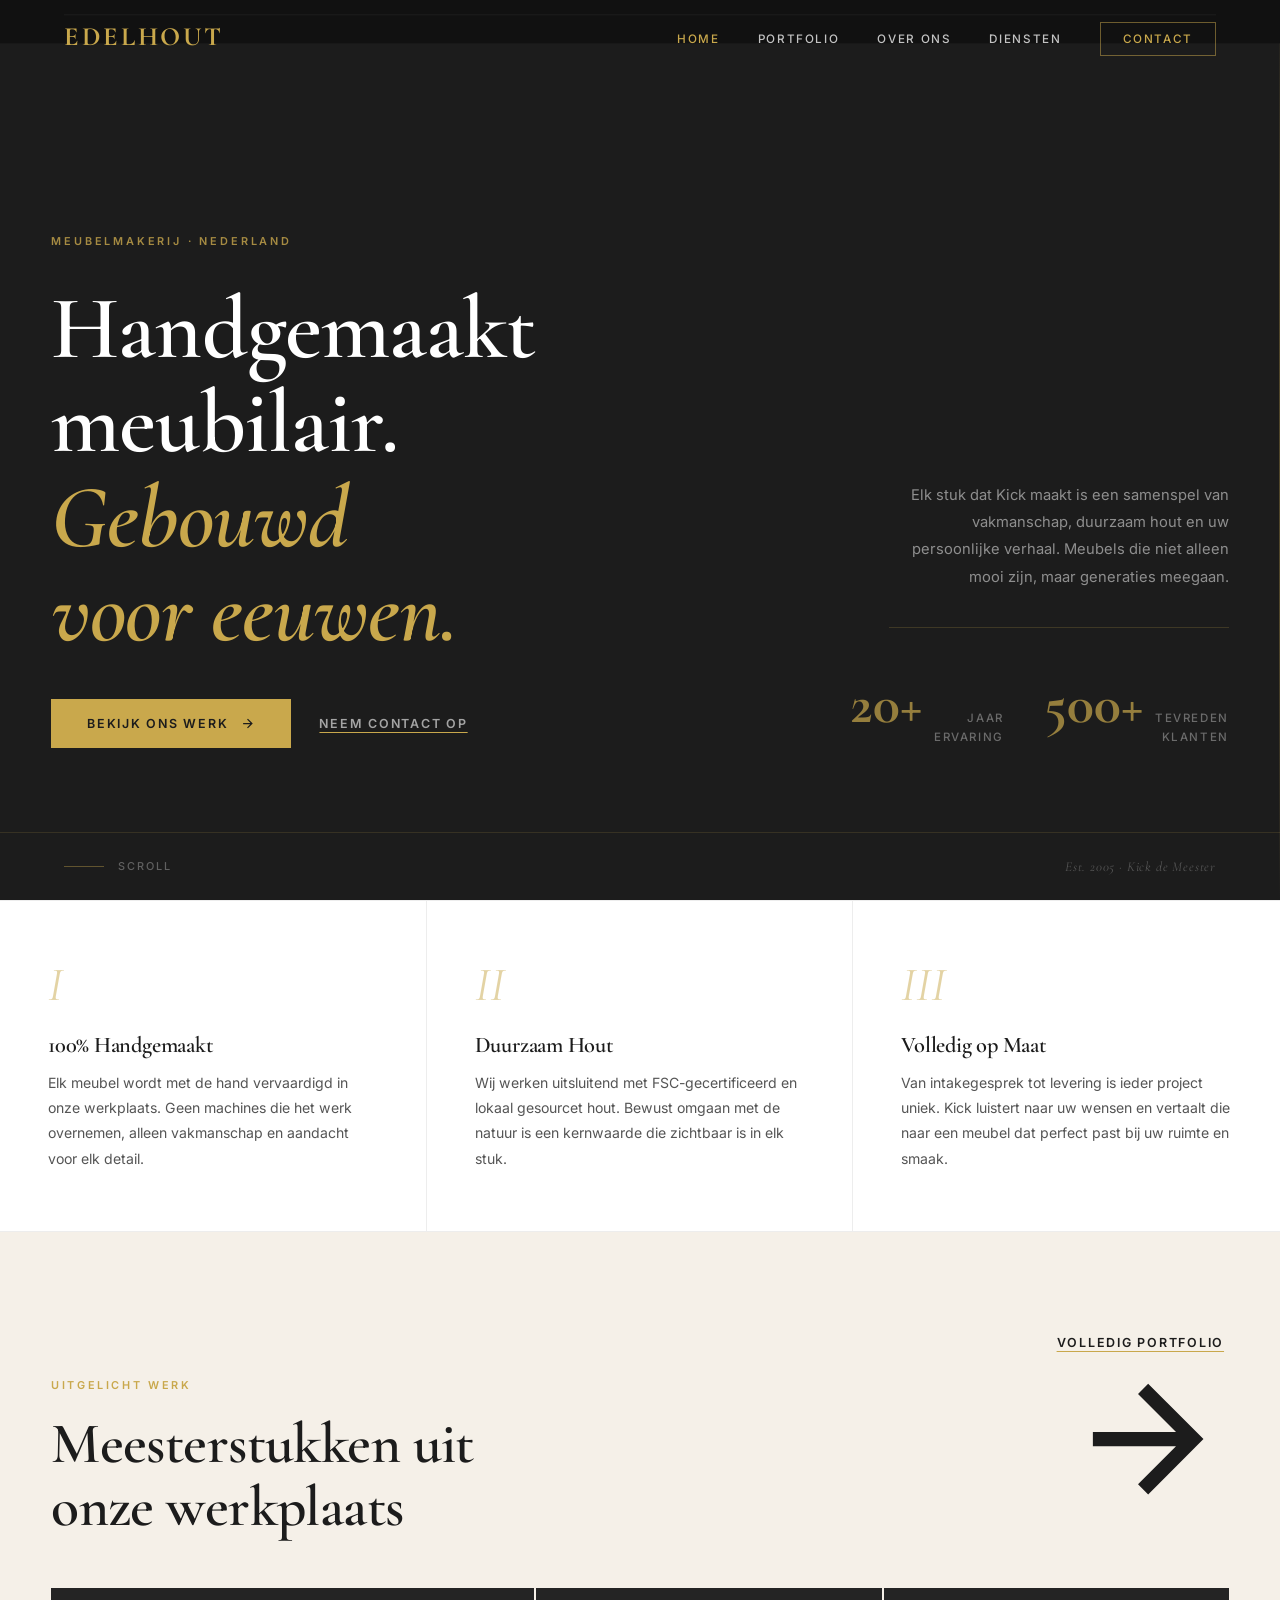
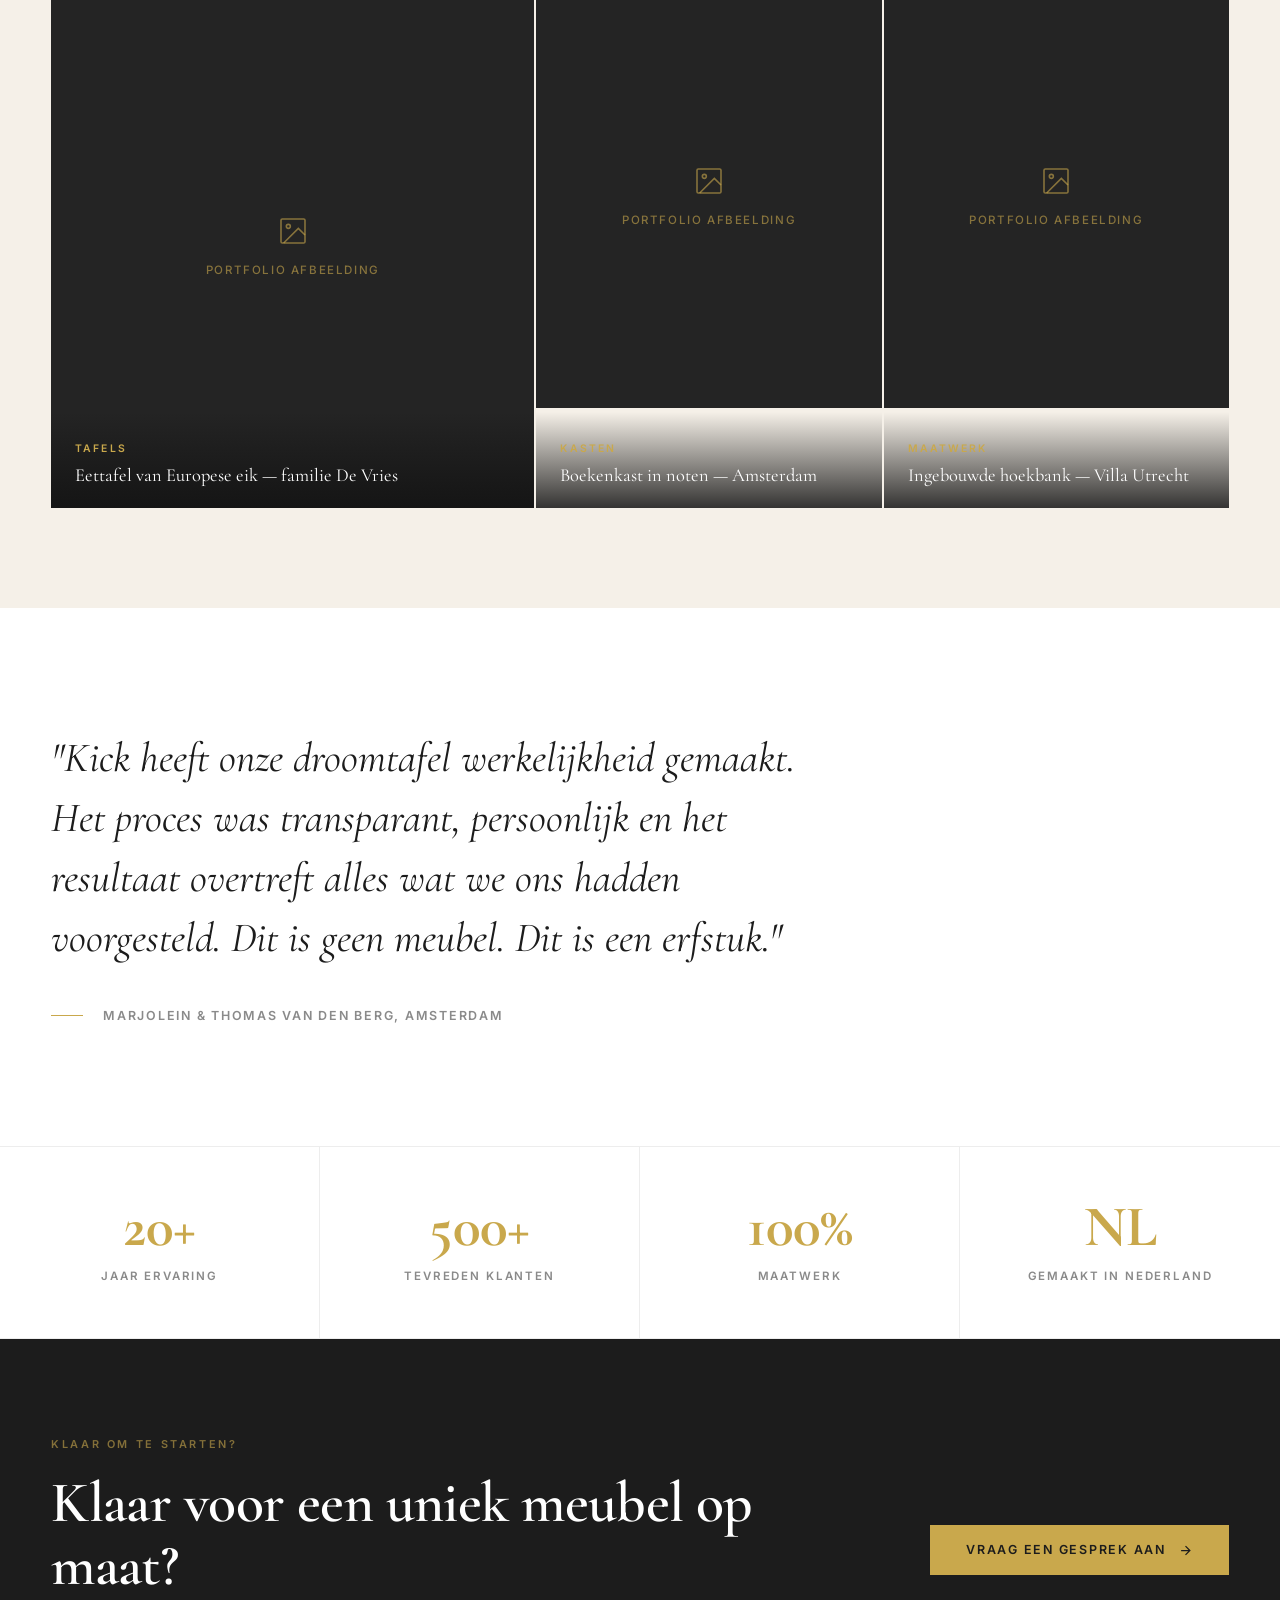
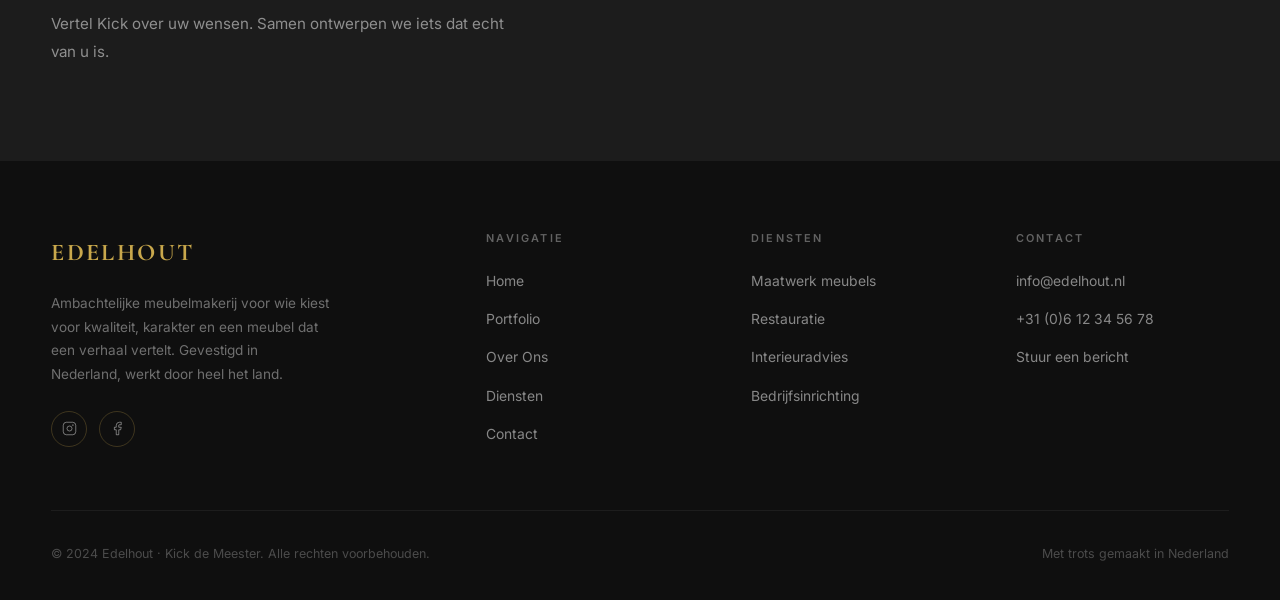
==== commit a644a6d2: "Redesign website: minder AI-look, editorial layout, geen dashes in tekst Visuele wijzigingen: - Hero" ====
--- a/index.html
+++ b/index.html
@@ -9,16 +9,10 @@
   <link rel="preconnect" href="https://fonts.gstatic.com" crossorigin />
   <link href="https://fonts.googleapis.com/css2?family=Cormorant+Garamond:ital,wght@0,400;0,600;0,700;1,400;1,600&family=Inter:wght@400;500;600&display=swap" rel="stylesheet" />
   <link rel="stylesheet" href="css/style.css" />
-  <style>
-    @keyframes fadeInCard {
-      from { opacity: 0; transform: translateY(16px); }
-      to   { opacity: 1; transform: translateY(0); }
-    }
-  </style>
 </head>
 <body>
 
-  <!-- ═══════════════════════════════ NAV ═══════════════════════════════ -->
+  <!-- NAV -->
   <nav class="nav nav--light">
     <a href="index.html" class="nav-logo">Edelhout</a>
     <ul class="nav-links">
@@ -28,235 +22,194 @@
       <li><a href="diensten.html">Diensten</a></li>
       <li><a href="contact.html" class="nav-cta">Contact</a></li>
     </ul>
-    <button class="nav-hamburger" aria-label="Menu openen">
+    <button class="nav-hamburger" aria-label="Menu">
       <span></span><span></span><span></span>
     </button>
   </nav>
   <nav class="nav-mobile">
-    <a href="index.html">Home</a>
+    <a href="index.html" class="active">Home</a>
     <a href="portfolio.html">Portfolio</a>
     <a href="over-ons.html">Over Ons</a>
     <a href="diensten.html">Diensten</a>
     <a href="contact.html">Contact</a>
   </nav>
 
-  <!-- ═══════════════════════════════ HERO ═══════════════════════════════ -->
+  <!-- HERO -->
   <section class="hero">
-    <div class="hero-grid-bg"></div>
-    <div class="container">
-      <div class="hero-content">
-        <div class="hero-eyebrow">Ambachtelijk meubelmakerij</div>
-        <h1>Handgemaakt meubilair.<br /><em>Gebouwd voor eeuwen.</em></h1>
-        <p class="hero-lead">
-          Elk stuk dat Kick maakt is een samenspel van vakmanschap, duurzaam hout en uw persoonlijke verhaal.
-          Meubels die niet alleen mooi zijn — maar die generaties meegaan.
-        </p>
+    <div class="hero-inner container">
+      <div class="hero-left">
+        <span class="hero-tag">Meubelmakerij · Nederland</span>
+        <h1>Handgemaakt<br />meubilair.<br /><em>Gebouwd<br />voor eeuwen.</em></h1>
         <div class="hero-cta">
           <a href="portfolio.html" class="btn btn-gold">
             Bekijk ons werk
             <svg viewBox="0 0 24 24" fill="none" stroke="currentColor" stroke-width="2"><path d="M5 12h14M12 5l7 7-7 7"/></svg>
           </a>
-          <a href="contact.html" class="btn btn-outline-light">Neem contact op</a>
-        </div>
-      </div>
-    </div>
-    <div class="hero-scroll">
-      <div class="hero-scroll-line"></div>
-      <span>Scroll</span>
-    </div>
-  </section>
-
-  <!-- ═══════════════════════════════ USP ═══════════════════════════════ -->
-  <section class="section section--white">
-    <div class="container">
-      <div class="usp-grid">
-
-        <div class="usp-item fade-in">
-          <div class="usp-icon">
-            <!-- Handmade icon -->
-            <svg viewBox="0 0 24 24" fill="none" stroke="currentColor" stroke-width="1.5">
-              <path d="M7 11.5V14m0-2.5V6a1.5 1.5 0 013 0m-3 5.5a1.5 1.5 0 003 0m0 0V8a1.5 1.5 0 013 0v3m0 0a1.5 1.5 0 003 0V9a1.5 1.5 0 013 0v7a6 6 0 01-6 6H7a5.87 5.87 0 01-5-3"/>
-            </svg>
-          </div>
-          <h4>100% Handgemaakt</h4>
-          <p>Elk meubel wordt met de hand vervaardigd in onze werkplaats in Nederland. Geen machines die het werk overnemen — alleen vakmanschap en aandacht voor elk detail.</p>
-        </div>
-
-        <div class="usp-item fade-in fade-in-delay-2">
-          <div class="usp-icon">
-            <!-- Tree/sustainable icon -->
-            <svg viewBox="0 0 24 24" fill="none" stroke="currentColor" stroke-width="1.5">
-              <path d="M12 22V12m0 0L8 8m4 4l4-4M5 17a7 7 0 0114 0"/>
-            </svg>
-          </div>
-          <h4>Duurzaam Hout</h4>
-          <p>Wij werken uitsluitend met FSC-gecertificeerd en lokaal gesourcet hout. Bewust omgaan met de natuur is een kernwaarde van Edelhout — en zichtbaar in elk stuk.</p>
-        </div>
-
-        <div class="usp-item fade-in fade-in-delay-4">
-          <div class="usp-icon">
-            <!-- Custom/measure icon -->
-            <svg viewBox="0 0 24 24" fill="none" stroke="currentColor" stroke-width="1.5">
-              <path d="M11 4H4a2 2 0 00-2 2v14a2 2 0 002 2h14a2 2 0 002-2v-7"/>
-              <path d="M18.5 2.5a2.121 2.121 0 013 3L12 15l-4 1 1-4 9.5-9.5z"/>
-            </svg>
-          </div>
-          <h4>Volledig op Maat</h4>
-          <p>Van intakegesprek tot levering: ieder project is uniek. Kick luistert naar uw wensen en vertaalt die naar een meubel dat perfect past bij uw ruimte en smaak.</p>
-        </div>
-
-      </div>
-    </div>
-  </section>
-
-  <!-- ══════════════════════ FEATURED PORTFOLIO ════════════════════════ -->
+          <a href="contact.html" class="btn-text" style="color:rgba(255,255,255,0.6);">Neem contact op</a>
+        </div>
+      </div>
+      <div class="hero-right">
+        <div class="hero-right-text">
+          <p>Elk stuk dat Kick maakt is een samenspel van vakmanschap, duurzaam hout en uw persoonlijke verhaal. Meubels die niet alleen mooi zijn, maar generaties meegaan.</p>
+          <div style="height:1px; background:rgba(201,168,76,0.2); margin:28px 0;"></div>
+          <div class="hero-stat">
+            <span class="hero-stat-num">20+</span>
+            <span class="hero-stat-label">Jaar<br />ervaring</span>
+            <span class="hero-stat-num" style="margin-left:28px;">500+</span>
+            <span class="hero-stat-label">Tevreden<br />klanten</span>
+          </div>
+        </div>
+      </div>
+    </div>
+    <div class="hero-footer">
+      <div class="hero-scroll-indicator">
+        <div class="hero-scroll-line"></div>
+        Scroll
+      </div>
+      <span class="hero-year">Est. 2005 · Kick de Meester</span>
+    </div>
+  </section>
+
+  <!-- USP -->
+  <section class="section--white" style="padding:0;">
+    <div class="craft-strip">
+      <div class="craft-item fade-in">
+        <span class="craft-num">I</span>
+        <h4>100% Handgemaakt</h4>
+        <p>Elk meubel wordt met de hand vervaardigd in onze werkplaats. Geen machines die het werk overnemen, alleen vakmanschap en aandacht voor elk detail.</p>
+      </div>
+      <div class="craft-item fade-in fade-in-delay-2">
+        <span class="craft-num">II</span>
+        <h4>Duurzaam Hout</h4>
+        <p>Wij werken uitsluitend met FSC-gecertificeerd en lokaal gesourcet hout. Bewust omgaan met de natuur is een kernwaarde die zichtbaar is in elk stuk.</p>
+      </div>
+      <div class="craft-item fade-in fade-in-delay-4">
+        <span class="craft-num">III</span>
+        <h4>Volledig op Maat</h4>
+        <p>Van intakegesprek tot levering is ieder project uniek. Kick luistert naar uw wensen en vertaalt die naar een meubel dat perfect past bij uw ruimte en smaak.</p>
+      </div>
+    </div>
+  </section>
+
+  <!-- PORTFOLIO PREVIEW -->
   <section class="section section--cream">
     <div class="container">
-      <div class="text-center fade-in">
-        <span class="section-label">Uitgelicht werk</span>
-        <h2>Meesterstukken uit onze werkplaats</h2>
-        <div class="gold-divider"></div>
-        <p class="lead" style="margin: 0 auto 64px;">Een greep uit de projecten die Kick de afgelopen jaren heeft gerealiseerd — van slanke eettafels tot imposante boekenwanden.</p>
-      </div>
-
-      <div class="grid-3">
-
-        <div class="portfolio-card fade-in">
-          <div class="portfolio-card-img">
-            <div class="img-placeholder">
-              <svg viewBox="0 0 24 24" fill="none" stroke="currentColor" stroke-width="1.2"><rect x="3" y="3" width="18" height="18" rx="1"/><circle cx="8.5" cy="8.5" r="1.5"/><path d="M21 15l-5-5L5 21"/></svg>
-              Portfolio afbeelding
-            </div>
-            <div class="portfolio-card-overlay">
-              <a href="portfolio.html" class="btn btn-outline-light" style="font-size:0.72rem; padding:10px 22px;">Bekijk project</a>
-            </div>
-          </div>
-          <div class="portfolio-card-body">
-            <div class="portfolio-card-cat">Tafels</div>
-            <div class="portfolio-card-title">Eettafel van Europese eik — familie De Vries</div>
-          </div>
-        </div>
-
-        <div class="portfolio-card fade-in fade-in-delay-2">
-          <div class="portfolio-card-img">
-            <div class="img-placeholder">
-              <svg viewBox="0 0 24 24" fill="none" stroke="currentColor" stroke-width="1.2"><rect x="3" y="3" width="18" height="18" rx="1"/><circle cx="8.5" cy="8.5" r="1.5"/><path d="M21 15l-5-5L5 21"/></svg>
-              Portfolio afbeelding
-            </div>
-            <div class="portfolio-card-overlay">
-              <a href="portfolio.html" class="btn btn-outline-light" style="font-size:0.72rem; padding:10px 22px;">Bekijk project</a>
-            </div>
-          </div>
-          <div class="portfolio-card-body">
-            <div class="portfolio-card-cat">Kasten</div>
-            <div class="portfolio-card-title">Vrijstaande boekenkast in noten — appartement Amsterdam</div>
-          </div>
-        </div>
-
-        <div class="portfolio-card fade-in fade-in-delay-4">
-          <div class="portfolio-card-img">
-            <div class="img-placeholder">
-              <svg viewBox="0 0 24 24" fill="none" stroke="currentColor" stroke-width="1.2"><rect x="3" y="3" width="18" height="18" rx="1"/><circle cx="8.5" cy="8.5" r="1.5"/><path d="M21 15l-5-5L5 21"/></svg>
-              Portfolio afbeelding
-            </div>
-            <div class="portfolio-card-overlay">
-              <a href="portfolio.html" class="btn btn-outline-light" style="font-size:0.72rem; padding:10px 22px;">Bekijk project</a>
-            </div>
-          </div>
-          <div class="portfolio-card-body">
-            <div class="portfolio-card-cat">Maatwerk</div>
-            <div class="portfolio-card-title">Ingebouwde hoekbank met opbergruimte — Villa Utrecht</div>
-          </div>
-        </div>
-
-      </div>
-
-      <div class="text-center" style="margin-top: 56px;">
-        <a href="portfolio.html" class="btn btn-outline fade-in">
-          Bekijk volledig portfolio
+      <div style="display:flex; align-items:flex-end; justify-content:space-between; margin-bottom:48px;" class="fade-in">
+        <div>
+          <span class="eyebrow">Uitgelicht werk</span>
+          <h2>Meesterstukken uit<br />onze werkplaats</h2>
+        </div>
+        <a href="portfolio.html" class="btn-text" style="margin-bottom:8px;">
+          Volledig portfolio
           <svg viewBox="0 0 24 24" fill="none" stroke="currentColor" stroke-width="2"><path d="M5 12h14M12 5l7 7-7 7"/></svg>
         </a>
       </div>
-    </div>
-  </section>
-
-  <!-- ════════════════════════ TESTIMONIAL ════════════════════════════ -->
+
+      <div class="home-portfolio-grid fade-in">
+        <div class="home-port-card">
+          <div class="img-placeholder">
+            <svg viewBox="0 0 24 24" fill="none" stroke="currentColor" stroke-width="1.2"><rect x="3" y="3" width="18" height="18" rx="1"/><circle cx="8.5" cy="8.5" r="1.5"/><path d="M21 15l-5-5L5 21"/></svg>
+            Portfolio afbeelding
+          </div>
+          <div class="home-port-card-info">
+            <div class="home-port-cat">Tafels</div>
+            <div class="home-port-title">Eettafel van Europese eik — familie De Vries</div>
+          </div>
+        </div>
+        <div class="home-port-card">
+          <div class="img-placeholder">
+            <svg viewBox="0 0 24 24" fill="none" stroke="currentColor" stroke-width="1.2"><rect x="3" y="3" width="18" height="18" rx="1"/><circle cx="8.5" cy="8.5" r="1.5"/><path d="M21 15l-5-5L5 21"/></svg>
+            Portfolio afbeelding
+          </div>
+          <div class="home-port-card-info">
+            <div class="home-port-cat">Kasten</div>
+            <div class="home-port-title">Boekenkast in noten — Amsterdam</div>
+          </div>
+        </div>
+        <div class="home-port-card">
+          <div class="img-placeholder">
+            <svg viewBox="0 0 24 24" fill="none" stroke="currentColor" stroke-width="1.2"><rect x="3" y="3" width="18" height="18" rx="1"/><circle cx="8.5" cy="8.5" r="1.5"/><path d="M21 15l-5-5L5 21"/></svg>
+            Portfolio afbeelding
+          </div>
+          <div class="home-port-card-info">
+            <div class="home-port-cat">Maatwerk</div>
+            <div class="home-port-title">Ingebouwde hoekbank — Villa Utrecht</div>
+          </div>
+        </div>
+      </div>
+    </div>
+  </section>
+
+  <!-- TESTIMONIAL -->
   <section class="testimonial-section">
     <div class="container">
-      <div class="fade-in">
+      <div class="testimonial-inner fade-in">
         <p class="testimonial-quote">
-          "Kick heeft onze droomtafel werkelijkheid gemaakt. Het proces was transparant, persoonlijk en het resultaat overtreft alles wat we ons hadden voorgesteld. Dit is geen meubel — dit is een erfstuk."
+          "Kick heeft onze droomtafel werkelijkheid gemaakt. Het proces was transparant, persoonlijk en het resultaat overtreft alles wat we ons hadden voorgesteld. Dit is geen meubel. Dit is een erfstuk."
         </p>
-        <div class="gold-divider"></div>
-        <span class="testimonial-author">— Marjolein &amp; Thomas van den Berg, Amsterdam</span>
-      </div>
-    </div>
-  </section>
-
-  <!-- ══════════════════════ STATS STRIP ══════════════════════════════ -->
-  <section class="section section--white">
-    <div class="container">
-      <div class="grid-4 text-center">
-
-        <div class="fade-in">
-          <div style="font-family:'Cormorant Garamond',serif; font-size:3.5rem; font-weight:700; color:var(--gold); line-height:1;">20+</div>
-          <div style="font-size:0.78rem; font-weight:600; letter-spacing:0.14em; text-transform:uppercase; color:#888; margin-top:8px;">Jaar ervaring</div>
-        </div>
-
-        <div class="fade-in fade-in-delay-1">
-          <div style="font-family:'Cormorant Garamond',serif; font-size:3.5rem; font-weight:700; color:var(--gold); line-height:1;">500+</div>
-          <div style="font-size:0.78rem; font-weight:600; letter-spacing:0.14em; text-transform:uppercase; color:#888; margin-top:8px;">Tevreden klanten</div>
-        </div>
-
-        <div class="fade-in fade-in-delay-2">
-          <div style="font-family:'Cormorant Garamond',serif; font-size:3.5rem; font-weight:700; color:var(--gold); line-height:1;">100%</div>
-          <div style="font-size:0.78rem; font-weight:600; letter-spacing:0.14em; text-transform:uppercase; color:#888; margin-top:8px;">Maatwerk</div>
-        </div>
-
-        <div class="fade-in fade-in-delay-3">
-          <div style="font-family:'Cormorant Garamond',serif; font-size:3.5rem; font-weight:700; color:var(--gold); line-height:1;">NL</div>
-          <div style="font-size:0.78rem; font-weight:600; letter-spacing:0.14em; text-transform:uppercase; color:#888; margin-top:8px;">Gemaakt in Nederland</div>
-        </div>
-
-      </div>
-    </div>
-  </section>
-
-  <!-- ════════════════════════ CTA BANNER ══════════════════════════════ -->
+        <div class="testimonial-meta">
+          <div class="testimonial-line"></div>
+          <span class="testimonial-author">Marjolein &amp; Thomas van den Berg, Amsterdam</span>
+        </div>
+      </div>
+    </div>
+  </section>
+
+  <!-- STATS -->
+  <section class="section--white" style="padding:0;">
+    <div class="stats-row">
+      <div class="stat-item fade-in">
+        <div class="stat-num">20+</div>
+        <div class="stat-label">Jaar ervaring</div>
+      </div>
+      <div class="stat-item fade-in fade-in-delay-1">
+        <div class="stat-num">500+</div>
+        <div class="stat-label">Tevreden klanten</div>
+      </div>
+      <div class="stat-item fade-in fade-in-delay-2">
+        <div class="stat-num">100%</div>
+        <div class="stat-label">Maatwerk</div>
+      </div>
+      <div class="stat-item fade-in fade-in-delay-3">
+        <div class="stat-num">NL</div>
+        <div class="stat-label">Gemaakt in Nederland</div>
+      </div>
+    </div>
+  </section>
+
+  <!-- CTA -->
   <section class="cta-banner">
     <div class="container">
-      <div class="fade-in">
-        <span class="section-label" style="color:rgba(28,28,28,0.55);">Klaar om te starten?</span>
-        <h2>Klaar voor een uniek meubel op maat?</h2>
-        <p>Vertel Kick over uw wensen. Samen ontwerpen we iets dat echt van u is.</p>
-        <a href="contact.html" class="btn btn-gold">
-          Vraag een vrijblijvend gesprek aan
+      <div class="cta-banner-inner fade-in">
+        <div>
+          <span class="eyebrow" style="color:rgba(201,168,76,0.6);">Klaar om te starten?</span>
+          <h2>Klaar voor een uniek meubel op maat?</h2>
+          <p>Vertel Kick over uw wensen. Samen ontwerpen we iets dat echt van u is.</p>
+        </div>
+        <a href="contact.html" class="btn btn-gold" style="flex-shrink:0;">
+          Vraag een gesprek aan
           <svg viewBox="0 0 24 24" fill="none" stroke="currentColor" stroke-width="2"><path d="M5 12h14M12 5l7 7-7 7"/></svg>
         </a>
       </div>
     </div>
   </section>
 
-  <!-- ═══════════════════════════ FOOTER ════════════════════════════════ -->
+  <!-- FOOTER -->
   <footer class="footer">
     <div class="container">
       <div class="footer-inner">
         <div class="footer-brand">
           <a href="index.html" class="footer-logo">Edelhout</a>
           <p>Ambachtelijke meubelmakerij voor wie kiest voor kwaliteit, karakter en een meubel dat een verhaal vertelt. Gevestigd in Nederland, werkt door heel het land.</p>
-          <div class="footer-social" style="margin-top:24px;">
+          <div class="footer-social">
             <a href="#" class="social-icon" aria-label="Instagram">
               <svg viewBox="0 0 24 24" fill="none" stroke="currentColor" stroke-width="1.5"><rect x="2" y="2" width="20" height="20" rx="5"/><circle cx="12" cy="12" r="4"/><circle cx="17.5" cy="6.5" r="0.5" fill="currentColor"/></svg>
             </a>
             <a href="#" class="social-icon" aria-label="Facebook">
               <svg viewBox="0 0 24 24" fill="none" stroke="currentColor" stroke-width="1.5"><path d="M18 2h-3a5 5 0 00-5 5v3H7v4h3v8h4v-8h3l1-4h-4V7a1 1 0 011-1h3z"/></svg>
             </a>
-            <a href="#" class="social-icon" aria-label="Pinterest">
-              <svg viewBox="0 0 24 24" fill="none" stroke="currentColor" stroke-width="1.5"><path d="M12 2C6.48 2 2 6.48 2 12c0 4.24 2.65 7.86 6.39 9.29-.09-.78-.17-1.98.04-2.83l1.24-5.27s-.32-.63-.32-1.56c0-1.46.85-2.55 1.9-2.55.9 0 1.33.67 1.33 1.48 0 .9-.58 2.26-.87 3.51-.25 1.05.52 1.9 1.55 1.9 1.86 0 3.29-1.96 3.29-4.79 0-2.51-1.8-4.26-4.37-4.26-2.98 0-4.72 2.23-4.72 4.54 0 .9.35 1.86.78 2.39.09.1.1.2.07.3l-.29 1.18c-.05.19-.16.23-.37.14C6.73 15.44 6 13.77 6 12.18 6 9.1 8.27 6.27 12.45 6.27c3.37 0 5.99 2.4 5.99 5.61 0 3.35-2.11 6.04-5.04 6.04-1 0-1.93-.52-2.25-1.13l-.61 2.28c-.22.85-.82 1.92-1.22 2.57.92.28 1.89.43 2.9.43 5.52 0 10-4.48 10-10S17.52 2 12 2z"/></svg>
-            </a>
-          </div>
-        </div>
-
+          </div>
+        </div>
         <div class="footer-col">
           <h5>Navigatie</h5>
           <ul>
@@ -267,7 +220,6 @@
             <li><a href="contact.html">Contact</a></li>
           </ul>
         </div>
-
         <div class="footer-col">
           <h5>Diensten</h5>
           <ul>
@@ -277,7 +229,6 @@
             <li><a href="diensten.html">Bedrijfsinrichting</a></li>
           </ul>
         </div>
-
         <div class="footer-col">
           <h5>Contact</h5>
           <ul>
@@ -288,7 +239,7 @@
         </div>
       </div>
       <div class="footer-bottom">
-        <span>© 2024 Edelhout – Kick de Meester. Alle rechten voorbehouden.</span>
+        <span>© 2024 Edelhout · Kick de Meester. Alle rechten voorbehouden.</span>
         <span>Met trots gemaakt in Nederland</span>
       </div>
     </div>
--- a/css/style.css
+++ b/css/style.css
@@ -1,30 +1,23 @@
 /* ============================================================
-   EDELHOUT — Global Stylesheet
+   EDELHOUT — Stylesheet
    ============================================================ */
 
-/* ── Google Fonts imported via HTML link tag ── */
-
-/* ── CSS Custom Properties ── */
 :root {
-  --cream:    #F5F0E8;
-  --charcoal: #1C1C1C;
-  --gold:     #C9A84C;
+  --cream:      #F5F0E8;
+  --charcoal:   #1C1C1C;
+  --gold:       #C9A84C;
   --gold-light: #D9BB72;
-  --white:    #FFFFFF;
-  --grey-mid: #8A8A8A;
+  --white:      #FFFFFF;
+  --grey-mid:   #8A8A8A;
   --grey-light: #E8E3DA;
-  --section-pad: 100px 0;
-  --radius: 2px;
-  --transition: 0.35s cubic-bezier(0.4, 0, 0.2, 1);
-}
-
-/* ── Reset & Base ── */
+  --ink:        #2E2A24;
+  --transition: 0.32s cubic-bezier(0.4, 0, 0.2, 1);
+  --radius:     0px;
+}
+
 *, *::before, *::after { box-sizing: border-box; margin: 0; padding: 0; }
 
-html {
-  scroll-behavior: smooth;
-  font-size: 16px;
-}
+html { scroll-behavior: smooth; font-size: 16px; }
 
 body {
   font-family: 'Inter', sans-serif;
@@ -42,96 +35,78 @@
 h1, h2, h3, h4, h5 {
   font-family: 'Cormorant Garamond', serif;
   font-weight: 600;
-  line-height: 1.15;
+  line-height: 1.1;
   letter-spacing: -0.01em;
 }
 
-h1 { font-size: clamp(2.8rem, 6vw, 5.5rem); }
-h2 { font-size: clamp(2rem, 4vw, 3.2rem); }
-h3 { font-size: clamp(1.4rem, 2.5vw, 2rem); }
-h4 { font-size: 1.25rem; }
-
-p { font-size: 1rem; color: #444; }
-
-.lead {
-  font-size: 1.15rem;
-  color: #555;
-  max-width: 640px;
-}
-
-/* ── Layout Utilities ── */
-.container {
-  width: min(1200px, 92%);
-  margin-inline: auto;
-}
-
-.section { padding: var(--section-pad); }
-
-.section--dark {
-  background-color: var(--charcoal);
-  color: var(--white);
-}
-.section--dark p { color: #C8C8C8; }
-.section--dark .lead { color: #C8C8C8; }
-
-.section--cream { background-color: var(--cream); }
-.section--white { background-color: var(--white); }
+h1 { font-size: clamp(3rem, 7vw, 6.5rem); }
+h2 { font-size: clamp(2.2rem, 4.5vw, 3.8rem); }
+h3 { font-size: clamp(1.5rem, 2.8vw, 2.2rem); }
+h4 { font-size: 1.3rem; }
+
+p { font-size: 0.95rem; color: #555; line-height: 1.8; }
+
+.intro-text {
+  font-family: 'Cormorant Garamond', serif;
+  font-size: clamp(1.1rem, 2vw, 1.35rem);
+  font-style: italic;
+  color: #666;
+  line-height: 1.75;
+  max-width: 600px;
+}
+
+/* ── Layout ── */
+.container { width: min(1200px, 92%); margin-inline: auto; }
+
+.section { padding: 100px 0; }
+.section--dark  { background: var(--charcoal); color: var(--white); }
+.section--dark p { color: rgba(255,255,255,0.6); }
+.section--cream { background: var(--cream); }
+.section--white { background: var(--white); }
 
 .text-center { text-align: center; }
-.text-gold { color: var(--gold); }
+.text-gold   { color: var(--gold); }
 
 .grid-2 { display: grid; grid-template-columns: 1fr 1fr; gap: 60px; align-items: center; }
 .grid-3 { display: grid; grid-template-columns: repeat(3, 1fr); gap: 36px; }
-.grid-4 { display: grid; grid-template-columns: repeat(4, 1fr); gap: 28px; }
-
-/* ── Section Label ── */
-.section-label {
-  display: inline-block;
+
+/* ── Eyebrow label ── */
+.eyebrow {
+  display: block;
   font-family: 'Inter', sans-serif;
-  font-size: 0.72rem;
-  font-weight: 600;
-  letter-spacing: 0.2em;
-  text-transform: uppercase;
-  color: var(--gold);
-  margin-bottom: 16px;
-}
-
-.section-label::before {
-  content: '';
-  display: inline-block;
-  width: 24px;
+  font-size: 0.68rem;
+  font-weight: 600;
+  letter-spacing: 0.24em;
+  text-transform: uppercase;
+  color: var(--gold);
+  margin-bottom: 18px;
+}
+
+/* ── Thin rule ── */
+.thin-rule {
+  width: 100%;
   height: 1px;
-  background: var(--gold);
-  vertical-align: middle;
-  margin-right: 10px;
-}
-
-/* ── Gold Divider ── */
-.gold-divider {
-  width: 64px;
-  height: 2px;
-  background: var(--gold);
-  margin: 20px auto 40px;
-}
-
-.gold-divider--left { margin-left: 0; }
+  background: rgba(28,28,28,0.1);
+  margin: 48px 0;
+}
+.thin-rule--gold { background: var(--gold); opacity: 0.4; }
+.thin-rule--short { width: 48px; }
 
 /* ── Buttons ── */
 .btn {
   display: inline-flex;
   align-items: center;
-  gap: 10px;
+  gap: 12px;
   padding: 14px 36px;
   font-family: 'Inter', sans-serif;
-  font-size: 0.82rem;
-  font-weight: 600;
-  letter-spacing: 0.12em;
+  font-size: 0.78rem;
+  font-weight: 600;
+  letter-spacing: 0.14em;
   text-transform: uppercase;
   border: none;
   cursor: pointer;
   transition: var(--transition);
   text-decoration: none;
-  border-radius: var(--radius);
 }
 
 .btn-gold {
@@ -141,13 +116,13 @@
 .btn-gold:hover {
   background: var(--gold-light);
   transform: translateY(-2px);
-  box-shadow: 0 8px 28px rgba(201,168,76,0.35);
+  box-shadow: 0 8px 28px rgba(201,168,76,0.3);
 }
 
 .btn-outline {
   background: transparent;
   color: var(--gold);
-  border: 1.5px solid var(--gold);
+  border: 1px solid var(--gold);
 }
 .btn-outline:hover {
   background: var(--gold);
@@ -158,623 +133,633 @@
 .btn-outline-light {
   background: transparent;
   color: var(--white);
-  border: 1.5px solid var(--white);
+  border: 1px solid rgba(255,255,255,0.5);
 }
 .btn-outline-light:hover {
   background: var(--white);
   color: var(--charcoal);
-  transform: translateY(-2px);
-}
-
-.btn svg { width: 16px; height: 16px; flex-shrink: 0; }
-
-/* ── Placeholder Image Box ── */
+}
+
+.btn-text {
+  background: transparent;
+  color: var(--charcoal);
+  border: none;
+  padding: 0;
+  gap: 8px;
+  font-size: 0.78rem;
+  font-weight: 600;
+  letter-spacing: 0.14em;
+  text-transform: uppercase;
+  text-decoration: underline;
+  text-underline-offset: 4px;
+  text-decoration-color: var(--gold);
+}
+.btn-text:hover { color: var(--gold); }
+
+.btn svg { width: 15px; height: 15px; flex-shrink: 0; }
+
+/* ── Placeholder images ── */
 .img-placeholder {
-  background: #252525;
-  border: 1px solid var(--gold);
+  background: #242424;
+  border: 1px solid rgba(201,168,76,0.35);
   display: flex;
   flex-direction: column;
   align-items: center;
   justify-content: center;
-  gap: 12px;
-  color: var(--gold);
+  gap: 14px;
+  color: rgba(201,168,76,0.6);
   font-family: 'Inter', sans-serif;
-  font-size: 0.78rem;
+  font-size: 0.72rem;
   font-weight: 500;
-  letter-spacing: 0.12em;
+  letter-spacing: 0.14em;
   text-transform: uppercase;
   width: 100%;
   aspect-ratio: 4/3;
-  position: relative;
   overflow: hidden;
 }
-
-.img-placeholder svg {
-  width: 36px;
-  height: 36px;
-  opacity: 0.7;
-}
-
-.img-placeholder--tall { aspect-ratio: 3/4; }
-.img-placeholder--wide { aspect-ratio: 16/9; }
+.img-placeholder svg { width: 32px; height: 32px; }
+.img-placeholder--tall   { aspect-ratio: 3/4; }
+.img-placeholder--wide   { aspect-ratio: 16/9; }
 .img-placeholder--square { aspect-ratio: 1/1; }
 
 /* ── Navigation ── */
 .nav {
   position: fixed;
-  top: 0;
-  left: 0;
-  right: 0;
+  top: 0; left: 0; right: 0;
   z-index: 1000;
   padding: 0 5%;
-  height: 80px;
+  height: 76px;
   display: flex;
   align-items: center;
   justify-content: space-between;
-  transition: background var(--transition), box-shadow var(--transition);
-}
-
+  transition: background var(--transition), border-color var(--transition);
+  border-bottom: 1px solid transparent;
+}
 .nav.scrolled {
-  background: rgba(28, 28, 28, 0.97);
-  backdrop-filter: blur(12px);
-  box-shadow: 0 2px 40px rgba(0,0,0,0.25);
-}
-
-.nav--light {
-  background: transparent;
-}
-
-.nav--solid {
-  background: var(--charcoal);
-}
+  background: rgba(22, 22, 22, 0.96);
+  backdrop-filter: blur(16px);
+  border-bottom-color: rgba(201,168,76,0.12);
+}
+.nav--light  { background: transparent; }
+.nav--solid  { background: var(--charcoal); }
 
 .nav-logo {
   font-family: 'Cormorant Garamond', serif;
-  font-size: 1.75rem;
+  font-size: 1.65rem;
   font-weight: 700;
   color: var(--gold);
-  letter-spacing: 0.06em;
+  letter-spacing: 0.1em;
   text-transform: uppercase;
 }
 
 .nav-links {
   display: flex;
   align-items: center;
-  gap: 36px;
-}
-
+  gap: 38px;
+}
 .nav-links a {
   font-family: 'Inter', sans-serif;
-  font-size: 0.78rem;
+  font-size: 0.73rem;
   font-weight: 500;
-  letter-spacing: 0.12em;
-  text-transform: uppercase;
-  color: rgba(255,255,255,0.82);
+  letter-spacing: 0.14em;
+  text-transform: uppercase;
+  color: rgba(255,255,255,0.75);
   transition: color var(--transition);
-  position: relative;
-  padding-bottom: 4px;
-}
-
-.nav-links a::after {
-  content: '';
-  position: absolute;
-  bottom: 0;
-  left: 0;
-  width: 0;
-  height: 1px;
-  background: var(--gold);
-  transition: width var(--transition);
-}
-
+}
 .nav-links a:hover,
-.nav-links a.active {
-  color: var(--gold);
-}
-
-.nav-links a:hover::after,
-.nav-links a.active::after {
-  width: 100%;
-}
+.nav-links a.active { color: var(--gold); }
 
 .nav-cta {
-  padding: 10px 24px !important;
-  border: 1px solid var(--gold) !important;
+  padding: 9px 22px !important;
+  border: 1px solid rgba(201,168,76,0.5) !important;
   color: var(--gold) !important;
-  border-radius: var(--radius);
 }
 .nav-cta:hover {
   background: var(--gold) !important;
   color: var(--charcoal) !important;
-}
-.nav-cta::after { display: none !important; }
-
-/* Hamburger */
+  border-color: var(--gold) !important;
+}
+
 .nav-hamburger {
   display: none;
   flex-direction: column;
   gap: 5px;
   cursor: pointer;
-  padding: 4px;
   background: none;
   border: none;
+  padding: 4px;
 }
 .nav-hamburger span {
   display: block;
-  width: 26px;
-  height: 2px;
+  width: 24px;
+  height: 1.5px;
   background: var(--white);
   transition: var(--transition);
 }
-.nav-hamburger.open span:nth-child(1) { transform: rotate(45deg) translate(5px, 5px); }
+.nav-hamburger.open span:nth-child(1) { transform: rotate(45deg) translate(4.5px, 4.5px); }
 .nav-hamburger.open span:nth-child(2) { opacity: 0; }
-.nav-hamburger.open span:nth-child(3) { transform: rotate(-45deg) translate(5px, -5px); }
-
-/* Mobile nav */
+.nav-hamburger.open span:nth-child(3) { transform: rotate(-45deg) translate(4.5px, -4.5px); }
+
 .nav-mobile {
   position: fixed;
-  top: 80px;
-  left: 0;
-  right: 0;
-  background: var(--charcoal);
-  padding: 24px 5%;
+  top: 76px; left: 0; right: 0;
+  background: #111;
+  padding: 28px 5%;
   display: flex;
   flex-direction: column;
-  gap: 20px;
-  transform: translateY(-120%);
+  gap: 0;
+  transform: translateY(-110%);
   transition: transform var(--transition);
   z-index: 999;
-  border-top: 1px solid rgba(201,168,76,0.2);
 }
 .nav-mobile.open { transform: translateY(0); }
 .nav-mobile a {
   font-family: 'Inter', sans-serif;
-  font-size: 0.85rem;
+  font-size: 0.8rem;
   font-weight: 500;
-  letter-spacing: 0.12em;
-  text-transform: uppercase;
-  color: rgba(255,255,255,0.82);
+  letter-spacing: 0.14em;
+  text-transform: uppercase;
+  color: rgba(255,255,255,0.7);
   transition: color var(--transition);
-  padding: 6px 0;
-  border-bottom: 1px solid rgba(255,255,255,0.06);
+  padding: 16px 0;
+  border-bottom: 1px solid rgba(255,255,255,0.05);
 }
 .nav-mobile a:hover, .nav-mobile a.active { color: var(--gold); }
 
 /* ── Footer ── */
 .footer {
-  background: #111111;
-  color: rgba(255,255,255,0.65);
-  padding: 64px 0 32px;
-}
-
+  background: #0F0F0F;
+  color: rgba(255,255,255,0.55);
+  padding: 72px 0 36px;
+}
 .footer-inner {
   display: grid;
-  grid-template-columns: 1.6fr 1fr 1fr 1fr;
-  gap: 48px;
-  padding-bottom: 48px;
-  border-bottom: 1px solid rgba(255,255,255,0.08);
+  grid-template-columns: 1.8fr 1fr 1fr 1fr;
+  gap: 52px;
+  padding-bottom: 52px;
+  border-bottom: 1px solid rgba(255,255,255,0.06);
   margin-bottom: 32px;
 }
-
-.footer-brand .footer-logo {
-  font-family: 'Cormorant Garamond', serif;
-  font-size: 1.6rem;
+.footer-logo {
+  font-family: 'Cormorant Garamond', serif;
+  font-size: 1.5rem;
   font-weight: 700;
   color: var(--gold);
-  letter-spacing: 0.06em;
+  letter-spacing: 0.1em;
   text-transform: uppercase;
   display: block;
-  margin-bottom: 16px;
-}
-
+  margin-bottom: 18px;
+}
 .footer-brand p {
-  font-size: 0.88rem;
-  color: rgba(255,255,255,0.5);
-  line-height: 1.7;
+  font-size: 0.85rem;
+  color: rgba(255,255,255,0.4);
+  line-height: 1.75;
   max-width: 280px;
 }
-
 .footer-col h5 {
   font-family: 'Inter', sans-serif;
-  font-size: 0.72rem;
-  font-weight: 600;
-  letter-spacing: 0.18em;
-  text-transform: uppercase;
-  color: var(--gold);
-  margin-bottom: 20px;
-}
-
-.footer-col ul li { margin-bottom: 10px; }
+  font-size: 0.68rem;
+  font-weight: 600;
+  letter-spacing: 0.2em;
+  text-transform: uppercase;
+  color: rgba(255,255,255,0.35);
+  margin-bottom: 22px;
+}
+.footer-col ul li { margin-bottom: 11px; }
 .footer-col ul li a {
-  font-size: 0.88rem;
-  color: rgba(255,255,255,0.55);
+  font-size: 0.87rem;
+  color: rgba(255,255,255,0.5);
   transition: color var(--transition);
 }
 .footer-col ul li a:hover { color: var(--gold); }
-
 .footer-social {
   display: flex;
-  gap: 14px;
-  margin-top: 6px;
-}
-
+  gap: 12px;
+  margin-top: 24px;
+}
 .social-icon {
-  width: 38px;
-  height: 38px;
-  border: 1px solid rgba(201,168,76,0.3);
+  width: 36px; height: 36px;
+  border: 1px solid rgba(201,168,76,0.25);
   border-radius: 50%;
   display: flex;
   align-items: center;
   justify-content: center;
-  color: rgba(255,255,255,0.55);
+  color: rgba(255,255,255,0.45);
   transition: var(--transition);
 }
-.social-icon:hover {
-  border-color: var(--gold);
-  color: var(--gold);
-  transform: translateY(-2px);
-}
-.social-icon svg { width: 16px; height: 16px; }
-
+.social-icon:hover { border-color: var(--gold); color: var(--gold); }
+.social-icon svg { width: 15px; height: 15px; }
 .footer-bottom {
   display: flex;
   align-items: center;
   justify-content: space-between;
-  font-size: 0.8rem;
-  color: rgba(255,255,255,0.35);
-}
-
-/* ── Scroll Animations ── */
+  font-size: 0.78rem;
+  color: rgba(255,255,255,0.25);
+}
+
+/* ── Scroll fade-in ── */
 .fade-in {
   opacity: 0;
-  transform: translateY(28px);
-  transition: opacity 0.7s ease, transform 0.7s ease;
-}
-.fade-in.visible {
-  opacity: 1;
-  transform: translateY(0);
-}
-
+  transform: translateY(24px);
+  transition: opacity 0.75s ease, transform 0.75s ease;
+}
+.fade-in.visible { opacity: 1; transform: translateY(0); }
 .fade-in-delay-1 { transition-delay: 0.1s; }
 .fade-in-delay-2 { transition-delay: 0.2s; }
 .fade-in-delay-3 { transition-delay: 0.3s; }
 .fade-in-delay-4 { transition-delay: 0.4s; }
-.fade-in-delay-5 { transition-delay: 0.5s; }
-
-/* ── Page Hero (inner pages) ── */
+
+/* ── Page hero (inner pages) ── */
 .page-hero {
   background: var(--charcoal);
-  padding: 160px 0 80px;
-  text-align: center;
-}
-
-.page-hero h1 { color: var(--white); }
-.page-hero p { color: rgba(255,255,255,0.65); margin: 0 auto; }
+  padding: 160px 0 88px;
+}
+.page-hero h1 { color: var(--white); margin-bottom: 24px; }
+.page-hero .intro-text { color: rgba(255,255,255,0.5); }
 
 /* ============================================================
-   HOME — index.html specific
+   HOME
    ============================================================ */
 
 /* Hero */
 .hero {
   min-height: 100vh;
   background: var(--charcoal);
-  display: flex;
-  align-items: center;
+  display: grid;
+  grid-template-rows: 1fr auto;
   position: relative;
   overflow: hidden;
 }
 
-.hero::before {
+.hero::after {
   content: '';
   position: absolute;
-  inset: 0;
-  background:
-    radial-gradient(ellipse 80% 60% at 70% 50%, rgba(201,168,76,0.07) 0%, transparent 70%),
-    radial-gradient(ellipse 60% 80% at 10% 80%, rgba(201,168,76,0.04) 0%, transparent 60%);
-  pointer-events: none;
-}
-
-.hero-grid-bg {
+  right: 0;
+  top: 0;
+  bottom: 0;
+  width: 1px;
+  background: linear-gradient(to bottom, transparent, rgba(201,168,76,0.3) 30%, rgba(201,168,76,0.3) 70%, transparent);
+}
+
+.hero-inner {
+  display: grid;
+  grid-template-columns: 1fr 1fr;
+  align-items: end;
+  padding-top: 160px;
+  padding-bottom: 80px;
+  gap: 60px;
+}
+
+.hero-left {
+  display: flex;
+  flex-direction: column;
+  justify-content: flex-end;
+  padding-bottom: 4px;
+}
+
+.hero-tag {
+  font-family: 'Inter', sans-serif;
+  font-size: 0.68rem;
+  font-weight: 600;
+  letter-spacing: 0.26em;
+  text-transform: uppercase;
+  color: rgba(201,168,76,0.8);
+  margin-bottom: 32px;
+  display: block;
+}
+
+.hero h1 {
+  color: var(--white);
+  line-height: 1.05;
+  margin-bottom: 40px;
+}
+.hero h1 em {
+  font-style: italic;
+  color: var(--gold);
+}
+
+.hero-cta {
+  display: flex;
+  align-items: center;
+  gap: 28px;
+  flex-wrap: wrap;
+}
+
+.hero-right {
+  display: flex;
+  flex-direction: column;
+  justify-content: flex-end;
+  align-items: flex-end;
+  padding-bottom: 4px;
+}
+
+.hero-right-text {
+  text-align: right;
+  max-width: 340px;
+}
+.hero-right-text p {
+  color: rgba(255,255,255,0.5);
+  font-size: 0.92rem;
+  line-height: 1.85;
+  margin-bottom: 36px;
+}
+
+.hero-stat {
+  display: flex;
+  align-items: baseline;
+  gap: 12px;
+  justify-content: flex-end;
+  margin-top: 48px;
+}
+.hero-stat-num {
+  font-family: 'Cormorant Garamond', serif;
+  font-size: 3.5rem;
+  font-weight: 700;
+  color: var(--gold);
+  line-height: 1;
+  opacity: 0.7;
+}
+.hero-stat-label {
+  font-size: 0.72rem;
+  font-weight: 500;
+  letter-spacing: 0.14em;
+  text-transform: uppercase;
+  color: rgba(255,255,255,0.35);
+}
+
+.hero-footer {
+  border-top: 1px solid rgba(201,168,76,0.15);
+  padding: 22px 5%;
+  display: flex;
+  align-items: center;
+  justify-content: space-between;
+}
+
+.hero-scroll-indicator {
+  display: flex;
+  align-items: center;
+  gap: 14px;
+  font-size: 0.68rem;
+  font-weight: 500;
+  letter-spacing: 0.18em;
+  text-transform: uppercase;
+  color: rgba(255,255,255,0.3);
+}
+.hero-scroll-line {
+  width: 40px;
+  height: 1px;
+  background: var(--gold);
+  opacity: 0.4;
+  animation: scrollPulse 2.5s ease-in-out infinite;
+}
+@keyframes scrollPulse {
+  0%, 100% { opacity: 0.2; width: 40px; }
+  50%       { opacity: 0.6; width: 56px; }
+}
+
+.hero-year {
+  font-family: 'Cormorant Garamond', serif;
+  font-size: 0.85rem;
+  font-style: italic;
+  color: rgba(255,255,255,0.25);
+  letter-spacing: 0.06em;
+}
+
+/* Craft strip (USP) */
+.craft-strip {
+  display: grid;
+  grid-template-columns: repeat(3, 1fr);
+  border-top: 1px solid rgba(28,28,28,0.08);
+  border-bottom: 1px solid rgba(28,28,28,0.08);
+}
+
+.craft-item {
+  padding: 60px 48px;
+  border-right: 1px solid rgba(28,28,28,0.08);
+  position: relative;
+}
+.craft-item:last-child { border-right: none; }
+
+.craft-num {
+  display: block;
+  font-family: 'Cormorant Garamond', serif;
+  font-size: 3rem;
+  font-weight: 400;
+  font-style: italic;
+  color: var(--gold);
+  opacity: 0.5;
+  margin-bottom: 24px;
+  line-height: 1;
+}
+
+.craft-item h4 {
+  font-family: 'Cormorant Garamond', serif;
+  font-size: 1.4rem;
+  color: var(--charcoal);
+  margin-bottom: 12px;
+  font-weight: 600;
+}
+.craft-item p { font-size: 0.88rem; }
+
+/* Featured portfolio (home) */
+.home-portfolio-grid {
+  display: grid;
+  grid-template-columns: 1.4fr 1fr 1fr;
+  gap: 2px;
+}
+
+.home-port-card {
+  position: relative;
+  overflow: hidden;
+  cursor: pointer;
+}
+
+.home-port-card .img-placeholder {
+  aspect-ratio: unset;
+  height: 420px;
+  border: none;
+  transition: transform 0.6s ease;
+}
+.home-port-card:first-child .img-placeholder { height: 520px; }
+
+.home-port-card:hover .img-placeholder { transform: scale(1.04); }
+
+.home-port-card-info {
   position: absolute;
-  inset: 0;
-  background-image:
-    linear-gradient(rgba(201,168,76,0.04) 1px, transparent 1px),
-    linear-gradient(90deg, rgba(201,168,76,0.04) 1px, transparent 1px);
-  background-size: 80px 80px;
-  pointer-events: none;
-}
-
-.hero-content {
-  position: relative;
-  z-index: 1;
-  max-width: 780px;
-}
-
-.hero-eyebrow {
-  display: inline-flex;
-  align-items: center;
-  gap: 10px;
-  font-family: 'Inter', sans-serif;
-  font-size: 0.72rem;
-  font-weight: 600;
-  letter-spacing: 0.22em;
-  text-transform: uppercase;
-  color: var(--gold);
-  margin-bottom: 28px;
-}
-.hero-eyebrow::before, .hero-eyebrow::after {
-  content: '';
-  display: block;
+  bottom: 0; left: 0; right: 0;
+  padding: 28px 24px;
+  background: linear-gradient(to top, rgba(18,18,18,0.92) 0%, transparent 100%);
+  transform: translateY(8px);
+  transition: transform var(--transition);
+}
+.home-port-card:hover .home-port-card-info { transform: translateY(0); }
+
+.home-port-cat {
+  font-size: 0.65rem;
+  font-weight: 600;
+  letter-spacing: 0.2em;
+  text-transform: uppercase;
+  color: var(--gold);
+  margin-bottom: 6px;
+}
+.home-port-title {
+  font-family: 'Cormorant Garamond', serif;
+  font-size: 1.15rem;
+  color: var(--white);
+  line-height: 1.3;
+}
+
+/* Testimonial */
+.testimonial-section {
+  padding: 120px 0;
+  background: var(--white);
+}
+
+.testimonial-inner {
+  max-width: 760px;
+}
+
+.testimonial-quote {
+  font-family: 'Cormorant Garamond', serif;
+  font-size: clamp(1.7rem, 3.5vw, 2.6rem);
+  font-style: italic;
+  color: var(--charcoal);
+  line-height: 1.45;
+  margin-bottom: 36px;
+  font-weight: 400;
+}
+
+.testimonial-meta {
+  display: flex;
+  align-items: center;
+  gap: 20px;
+}
+.testimonial-line {
   width: 32px;
   height: 1px;
   background: var(--gold);
-}
-
-.hero h1 {
-  color: var(--white);
-  margin-bottom: 28px;
-}
-
-.hero h1 em {
-  font-style: italic;
-  color: var(--gold);
-}
-
-.hero-lead {
-  font-size: 1.1rem;
-  color: rgba(255,255,255,0.65);
-  max-width: 540px;
-  margin-bottom: 44px;
-  line-height: 1.8;
-}
-
-.hero-cta {
-  display: flex;
-  gap: 20px;
-  flex-wrap: wrap;
-}
-
-.hero-scroll {
-  position: absolute;
-  bottom: 40px;
-  left: 50%;
-  transform: translateX(-50%);
-  display: flex;
-  flex-direction: column;
-  align-items: center;
-  gap: 8px;
-  color: rgba(255,255,255,0.35);
-  font-size: 0.7rem;
-  letter-spacing: 0.15em;
-  text-transform: uppercase;
-}
-
-.hero-scroll-line {
-  width: 1px;
-  height: 48px;
-  background: linear-gradient(to bottom, var(--gold), transparent);
-  animation: scrollLine 2s ease-in-out infinite;
-}
-
-@keyframes scrollLine {
-  0%, 100% { opacity: 0.4; transform: scaleY(1); }
-  50% { opacity: 1; transform: scaleY(0.7); }
-}
-
-/* USP Section */
-.usp-grid {
+  flex-shrink: 0;
+}
+.testimonial-author {
+  font-size: 0.78rem;
+  font-weight: 600;
+  letter-spacing: 0.14em;
+  text-transform: uppercase;
+  color: var(--grey-mid);
+}
+
+/* Stats row */
+.stats-row {
+  display: grid;
+  grid-template-columns: repeat(4, 1fr);
+  border-top: 1px solid rgba(28,28,28,0.08);
+  border-bottom: 1px solid rgba(28,28,28,0.08);
+}
+.stat-item {
+  padding: 52px 40px;
+  border-right: 1px solid rgba(28,28,28,0.08);
+  text-align: center;
+}
+.stat-item:last-child { border-right: none; }
+.stat-num {
+  font-family: 'Cormorant Garamond', serif;
+  font-size: 3.6rem;
+  font-weight: 700;
+  color: var(--gold);
+  line-height: 1;
+  margin-bottom: 10px;
+}
+.stat-label {
+  font-size: 0.72rem;
+  font-weight: 600;
+  letter-spacing: 0.16em;
+  text-transform: uppercase;
+  color: var(--grey-mid);
+}
+
+/* CTA Banner */
+.cta-banner {
+  background: var(--charcoal);
+  padding: 96px 0;
+}
+.cta-banner-inner {
+  display: grid;
+  grid-template-columns: 1fr auto;
+  align-items: center;
+  gap: 60px;
+}
+.cta-banner h2 { color: var(--white); margin-bottom: 12px; }
+.cta-banner p { color: rgba(255,255,255,0.5); max-width: 480px; }
+
+/* ============================================================
+   PORTFOLIO
+   ============================================================ */
+
+.filter-bar {
+  display: flex;
+  align-items: center;
+  gap: 0;
+  margin-bottom: 56px;
+  border-bottom: 1px solid rgba(28,28,28,0.1);
+}
+.filter-btn {
+  padding: 14px 28px;
+  font-family: 'Inter', sans-serif;
+  font-size: 0.73rem;
+  font-weight: 600;
+  letter-spacing: 0.12em;
+  text-transform: uppercase;
+  background: transparent;
+  border: none;
+  border-bottom: 2px solid transparent;
+  color: var(--grey-mid);
+  cursor: pointer;
+  transition: var(--transition);
+  margin-bottom: -1px;
+}
+.filter-btn:hover { color: var(--charcoal); }
+.filter-btn.active {
+  color: var(--charcoal);
+  border-bottom-color: var(--gold);
+}
+
+.portfolio-grid {
   display: grid;
   grid-template-columns: repeat(3, 1fr);
-  gap: 0;
-}
-
-.usp-item {
-  padding: 56px 44px;
-  border-right: 1px solid rgba(201,168,76,0.15);
-  position: relative;
-}
-.usp-item:last-child { border-right: none; }
-
-.usp-icon {
-  width: 52px;
-  height: 52px;
-  border: 1px solid var(--gold);
-  border-radius: 50%;
-  display: flex;
-  align-items: center;
-  justify-content: center;
-  margin-bottom: 24px;
-  color: var(--gold);
-}
-.usp-icon svg { width: 22px; height: 22px; }
-
-.usp-item h4 {
-  font-family: 'Cormorant Garamond', serif;
-  font-size: 1.3rem;
-  margin-bottom: 10px;
-  color: var(--charcoal);
-}
-
-.usp-item p { font-size: 0.9rem; }
-
-/* Featured portfolio */
-.portfolio-card {
-  background: var(--charcoal);
-  overflow: hidden;
+  gap: 32px;
+}
+
+.port-card {
   cursor: pointer;
-  transition: transform var(--transition);
-}
-
-.portfolio-card:hover { transform: translateY(-6px); }
-
-.portfolio-card-img {
+}
+.port-card-img {
   position: relative;
   overflow: hidden;
-}
-
-.portfolio-card-overlay {
-  position: absolute;
-  inset: 0;
-  background: linear-gradient(to top, rgba(28,28,28,0.9) 0%, transparent 50%);
-  display: flex;
-  flex-direction: column;
-  justify-content: flex-end;
-  padding: 28px;
-  opacity: 0;
-  transition: opacity var(--transition);
-}
-.portfolio-card:hover .portfolio-card-overlay { opacity: 1; }
-
-.portfolio-card-body {
-  padding: 22px 24px;
-}
-
-.portfolio-card-cat {
-  font-size: 0.7rem;
-  font-weight: 600;
-  letter-spacing: 0.18em;
-  text-transform: uppercase;
-  color: var(--gold);
-  margin-bottom: 6px;
-}
-
-.portfolio-card-title {
-  font-family: 'Cormorant Garamond', serif;
-  font-size: 1.2rem;
-  color: var(--white);
-}
-
-/* Testimonial */
-.testimonial-section {
-  padding: 120px 0;
-  background: var(--charcoal);
-  text-align: center;
-  position: relative;
-}
-
-.testimonial-section::before {
-  content: '\201C';
-  position: absolute;
-  top: 40px;
-  left: 50%;
-  transform: translateX(-50%);
-  font-family: 'Cormorant Garamond', serif;
-  font-size: 14rem;
-  line-height: 1;
-  color: rgba(201,168,76,0.08);
-  pointer-events: none;
-}
-
-.testimonial-quote {
-  font-family: 'Cormorant Garamond', serif;
-  font-size: clamp(1.6rem, 3.5vw, 2.6rem);
-  font-style: italic;
-  color: var(--white);
-  max-width: 840px;
-  margin: 0 auto 32px;
-  line-height: 1.45;
-  position: relative;
-}
-
-.testimonial-author {
-  font-size: 0.82rem;
-  letter-spacing: 0.15em;
-  text-transform: uppercase;
-  color: var(--gold);
-}
-
-/* CTA Banner */
-.cta-banner {
-  background: var(--gold);
-  padding: 80px 0;
-  text-align: center;
-}
-
-.cta-banner h2 {
-  color: var(--charcoal);
   margin-bottom: 16px;
 }
-
-.cta-banner p {
-  color: rgba(28,28,28,0.75);
-  margin-bottom: 36px;
-  font-size: 1rem;
-}
-
-/* ============================================================
-   PORTFOLIO — portfolio.html specific
-   ============================================================ */
-
-.filter-bar {
-  display: flex;
-  align-items: center;
-  justify-content: center;
-  gap: 8px;
-  flex-wrap: wrap;
-  margin-bottom: 56px;
-}
-
-.filter-btn {
-  padding: 10px 26px;
-  font-family: 'Inter', sans-serif;
-  font-size: 0.78rem;
-  font-weight: 600;
-  letter-spacing: 0.1em;
-  text-transform: uppercase;
-  background: transparent;
-  border: 1.5px solid rgba(28,28,28,0.2);
-  color: var(--charcoal);
-  cursor: pointer;
-  transition: var(--transition);
-  border-radius: var(--radius);
-}
-
-.filter-btn:hover,
-.filter-btn.active {
-  background: var(--gold);
-  border-color: var(--gold);
-  color: var(--charcoal);
-}
-
-.portfolio-grid {
-  display: grid;
-  grid-template-columns: repeat(3, 1fr);
-  gap: 28px;
-}
-
-.port-card {
-  overflow: hidden;
-  background: var(--charcoal);
-  cursor: pointer;
-  position: relative;
-}
-
-.port-card-img { position: relative; overflow: hidden; }
-.port-card-img .img-placeholder { transition: transform 0.5s ease; }
-.port-card:hover .img-placeholder { transform: scale(1.04); }
+.port-card-img .img-placeholder {
+  transition: transform 0.55s ease;
+  border: none;
+  background: #1E1E1E;
+}
+.port-card:hover .img-placeholder { transform: scale(1.03); }
 
 .port-card-hover {
   position: absolute;
   inset: 0;
-  background: rgba(28,28,28,0.8);
-  display: flex;
-  flex-direction: column;
+  background: rgba(18,18,18,0.72);
+  display: flex;
   align-items: center;
   justify-content: center;
-  gap: 16px;
   opacity: 0;
   transition: opacity var(--transition);
-  border: 2px solid var(--gold);
 }
 .port-card:hover .port-card-hover { opacity: 1; }
 
-.port-card-info {
-  padding: 20px 22px;
-}
 .port-card-info .cat {
-  font-size: 0.68rem;
-  font-weight: 600;
-  letter-spacing: 0.18em;
+  font-size: 0.67rem;
+  font-weight: 600;
+  letter-spacing: 0.2em;
   text-transform: uppercase;
   color: var(--gold);
   margin-bottom: 6px;
@@ -782,373 +767,294 @@
 .port-card-info h4 {
   font-family: 'Cormorant Garamond', serif;
   font-size: 1.15rem;
-  color: var(--white);
-}
-
-.port-card[data-hidden="true"] {
-  display: none;
+  color: var(--charcoal);
+  font-weight: 600;
 }
 
 /* ============================================================
-   OVER ONS — about page specific
+   OVER ONS
    ============================================================ */
 
 .about-split {
   display: grid;
   grid-template-columns: 1fr 1fr;
-  min-height: 600px;
-}
-
-.about-split-img {
-  position: relative;
-}
-
+  min-height: 640px;
+}
+.about-split-img { position: relative; }
 .about-split-content {
-  padding: 80px 64px;
+  padding: 88px 72px;
   display: flex;
   flex-direction: column;
   justify-content: center;
 }
-
 .about-split-content p { margin-bottom: 18px; }
+
+.pull-quote {
+  margin: 36px 0;
+  padding: 28px 32px;
+  border-left: 2px solid var(--gold);
+  background: var(--cream);
+}
+.pull-quote p {
+  font-family: 'Cormorant Garamond', serif;
+  font-size: 1.15rem;
+  font-style: italic;
+  color: var(--charcoal);
+  margin: 0 0 10px;
+}
+.pull-quote cite {
+  font-size: 0.72rem;
+  font-weight: 600;
+  letter-spacing: 0.14em;
+  text-transform: uppercase;
+  color: var(--gold);
+  font-style: normal;
+}
 
 /* Timeline */
 .timeline {
   position: relative;
-  max-width: 760px;
+  max-width: 720px;
   margin: 0 auto;
-  padding: 20px 0;
-}
-
+}
 .timeline::before {
   content: '';
   position: absolute;
   left: 50%;
-  top: 0;
-  bottom: 0;
+  top: 0; bottom: 0;
   width: 1px;
-  background: linear-gradient(to bottom, transparent, var(--gold) 10%, var(--gold) 90%, transparent);
+  background: linear-gradient(to bottom, transparent, rgba(201,168,76,0.3) 8%, rgba(201,168,76,0.3) 92%, transparent);
   transform: translateX(-50%);
 }
-
 .timeline-item {
   display: grid;
-  grid-template-columns: 1fr 48px 1fr;
+  grid-template-columns: 1fr 40px 1fr;
   gap: 0;
-  margin-bottom: 48px;
+  margin-bottom: 52px;
   align-items: start;
 }
-
-.timeline-item:nth-child(odd) .timeline-content-left { text-align: right; padding-right: 36px; }
-.timeline-item:nth-child(odd) .timeline-content-right { padding-left: 36px; opacity: 0; pointer-events: none; }
-
-.timeline-item:nth-child(even) .timeline-content-left { opacity: 0; pointer-events: none; }
-.timeline-item:nth-child(even) .timeline-content-right { padding-left: 36px; }
-.timeline-item:nth-child(even) .timeline-content-left-wrap { text-align: right; padding-right: 36px; }
-
-.timeline-dot {
-  width: 14px;
-  height: 14px;
+.timeline-item:nth-child(odd)  .tl-left  { text-align: right; padding-right: 40px; }
+.timeline-item:nth-child(odd)  .tl-right { opacity: 0; pointer-events: none; }
+.timeline-item:nth-child(even) .tl-left  { opacity: 0; pointer-events: none; }
+.timeline-item:nth-child(even) .tl-right { padding-left: 40px; }
+
+.tl-dot {
+  width: 10px; height: 10px;
   border-radius: 50%;
   background: var(--gold);
-  border: 3px solid var(--cream);
+  border: 2px solid var(--cream);
   box-shadow: 0 0 0 1px var(--gold);
-  margin: 4px auto 0;
-}
-
-.timeline-year {
-  font-family: 'Cormorant Garamond', serif;
-  font-size: 1.5rem;
-  color: var(--gold);
+  margin: 6px auto 0;
+}
+.tl-year {
+  font-family: 'Cormorant Garamond', serif;
+  font-size: 1.6rem;
   font-weight: 700;
+  color: var(--gold);
   margin-bottom: 6px;
-}
-
-.timeline-desc {
-  font-size: 0.9rem;
-  color: #555;
-  line-height: 1.6;
-}
+  line-height: 1;
+}
+.tl-desc { font-size: 0.88rem; color: #666; line-height: 1.7; }
 
 /* Values */
 .values-grid {
   display: grid;
   grid-template-columns: repeat(3, 1fr);
-  gap: 36px;
-}
-
+  gap: 1px;
+  background: rgba(28,28,28,0.08);
+}
 .value-card {
   background: var(--white);
-  border: 1px solid rgba(201,168,76,0.25);
-  padding: 44px 36px;
-  text-align: center;
+  padding: 52px 44px;
   transition: var(--transition);
 }
-
-.value-card:hover {
-  border-color: var(--gold);
-  transform: translateY(-4px);
-  box-shadow: 0 12px 40px rgba(201,168,76,0.12);
-}
-
-.value-icon {
-  width: 60px;
-  height: 60px;
-  border: 1px solid var(--gold);
-  border-radius: 50%;
-  display: flex;
-  align-items: center;
-  justify-content: center;
-  margin: 0 auto 24px;
-  color: var(--gold);
-}
-.value-icon svg { width: 24px; height: 24px; }
-
+.value-card:hover { background: var(--cream); }
+.value-num {
+  font-family: 'Cormorant Garamond', serif;
+  font-size: 3rem;
+  font-style: italic;
+  color: var(--gold);
+  opacity: 0.4;
+  line-height: 1;
+  margin-bottom: 20px;
+}
 .value-card h4 {
   font-family: 'Cormorant Garamond', serif;
-  font-size: 1.3rem;
+  font-size: 1.4rem;
+  color: var(--charcoal);
   margin-bottom: 12px;
-  color: var(--charcoal);
-}
-
-.value-card p { font-size: 0.9rem; }
+}
+.value-card p { font-size: 0.88rem; }
 
 /* ============================================================
-   DIENSTEN — services page specific
+   DIENSTEN
    ============================================================ */
 
-.service-cards-grid {
-  display: grid;
-  grid-template-columns: repeat(2, 1fr);
-  gap: 28px;
-}
-
-.service-card {
+.service-list { border-top: 1px solid rgba(28,28,28,0.1); }
+
+.service-row {
+  display: grid;
+  grid-template-columns: 80px 1fr 1fr auto;
+  gap: 40px;
+  align-items: start;
+  padding: 52px 0;
+  border-bottom: 1px solid rgba(28,28,28,0.1);
+  transition: var(--transition);
+}
+.service-row:hover { background: rgba(201,168,76,0.02); }
+
+.service-row-num {
+  font-family: 'Cormorant Garamond', serif;
+  font-size: 1.4rem;
+  font-style: italic;
+  color: var(--gold);
+  opacity: 0.5;
+  padding-top: 4px;
+}
+.service-row-title {
+  font-family: 'Cormorant Garamond', serif;
+  font-size: 1.9rem;
+  font-weight: 600;
+  color: var(--charcoal);
+  line-height: 1.2;
+}
+.service-row-desc { font-size: 0.88rem; line-height: 1.8; }
+.service-row-cta { display: flex; align-items: flex-start; padding-top: 6px; }
+
+/* Process */
+.process-list { counter-reset: process; }
+
+.process-item {
+  display: grid;
+  grid-template-columns: 60px 1fr;
+  gap: 32px;
+  padding: 40px 0;
+  border-bottom: 1px solid rgba(255,255,255,0.08);
+  align-items: start;
+}
+.process-item:last-child { border-bottom: none; }
+
+.process-item-num {
+  font-family: 'Cormorant Garamond', serif;
+  font-size: 2.4rem;
+  font-weight: 700;
+  color: var(--gold);
+  opacity: 0.4;
+  line-height: 1;
+}
+.process-item-body h4 {
+  font-family: 'Cormorant Garamond', serif;
+  font-size: 1.5rem;
+  color: var(--white);
+  margin-bottom: 10px;
+}
+.process-item-body p { font-size: 0.88rem; }
+
+/* ============================================================
+   CONTACT
+   ============================================================ */
+
+.contact-layout {
+  display: grid;
+  grid-template-columns: 1.1fr 0.9fr;
+  gap: 80px;
+  align-items: start;
+}
+
+.contact-form-wrap {
   background: var(--white);
-  border: 1px solid rgba(201,168,76,0.2);
-  padding: 48px 44px;
-  transition: var(--transition);
-  position: relative;
-  overflow: hidden;
-}
-
-.service-card::before {
-  content: '';
-  position: absolute;
-  top: 0;
-  left: 0;
-  width: 3px;
-  height: 0;
-  background: var(--gold);
-  transition: height 0.4s ease;
-}
-
-.service-card:hover::before { height: 100%; }
-
-.service-card:hover {
-  box-shadow: 0 16px 52px rgba(0,0,0,0.1);
-  transform: translateY(-4px);
-}
-
-.service-icon {
-  width: 56px;
-  height: 56px;
-  border: 1px solid var(--gold);
-  border-radius: 50%;
-  display: flex;
-  align-items: center;
-  justify-content: center;
-  color: var(--gold);
-  margin-bottom: 28px;
-}
-.service-icon svg { width: 24px; height: 24px; }
-
-.service-card h3 {
-  font-family: 'Cormorant Garamond', serif;
-  font-size: 1.55rem;
-  margin-bottom: 14px;
-  color: var(--charcoal);
-}
-
-.service-card p {
-  font-size: 0.9rem;
-  margin-bottom: 28px;
-  line-height: 1.75;
-}
-
-/* Process steps */
-.process-grid {
-  display: grid;
-  grid-template-columns: repeat(4, 1fr);
-  gap: 0;
-  position: relative;
-}
-
-.process-grid::before {
-  content: '';
-  position: absolute;
-  top: 36px;
-  left: 12.5%;
-  right: 12.5%;
-  height: 1px;
-  background: linear-gradient(to right, transparent, var(--gold) 10%, var(--gold) 90%, transparent);
-}
-
-.process-step {
-  padding: 0 24px;
-  text-align: center;
-}
-
-.process-num {
-  width: 72px;
-  height: 72px;
-  border-radius: 50%;
-  border: 1px solid var(--gold);
-  background: var(--cream);
-  display: flex;
-  align-items: center;
-  justify-content: center;
-  margin: 0 auto 24px;
-  font-family: 'Cormorant Garamond', serif;
-  font-size: 1.6rem;
-  font-weight: 700;
-  color: var(--gold);
-  position: relative;
-  z-index: 1;
-}
-
-.process-step h4 {
-  font-family: 'Cormorant Garamond', serif;
-  font-size: 1.2rem;
-  margin-bottom: 10px;
-  color: var(--charcoal);
-}
-
-.process-step p { font-size: 0.88rem; }
-
-/* ============================================================
-   CONTACT — contact.html specific
-   ============================================================ */
-
-.contact-grid {
-  display: grid;
-  grid-template-columns: 1.2fr 1fr;
-  gap: 64px;
-  align-items: start;
-}
-
-.contact-form { background: var(--white); padding: 56px 48px; border: 1px solid rgba(201,168,76,0.2); }
+  padding: 60px 52px;
+  border-top: 2px solid var(--gold);
+}
 
 .form-row {
   display: grid;
   grid-template-columns: 1fr 1fr;
   gap: 20px;
 }
-
 .form-group { margin-bottom: 22px; }
-
 .form-group label {
   display: block;
-  font-size: 0.75rem;
-  font-weight: 600;
-  letter-spacing: 0.12em;
+  font-size: 0.7rem;
+  font-weight: 600;
+  letter-spacing: 0.16em;
   text-transform: uppercase;
   color: var(--charcoal);
   margin-bottom: 8px;
 }
-
 .form-group input,
 .form-group select,
 .form-group textarea {
   width: 100%;
-  padding: 14px 18px;
+  padding: 13px 16px;
   font-family: 'Inter', sans-serif;
-  font-size: 0.92rem;
+  font-size: 0.9rem;
   color: var(--charcoal);
   background: var(--cream);
-  border: 1.5px solid rgba(201,168,76,0.2);
-  border-radius: var(--radius);
+  border: 1px solid rgba(28,28,28,0.12);
+  outline: none;
   transition: border-color var(--transition);
-  outline: none;
   appearance: none;
 }
-
 .form-group input:focus,
 .form-group select:focus,
-.form-group textarea:focus {
-  border-color: var(--gold);
-}
-
-.form-group textarea {
-  resize: vertical;
-  min-height: 140px;
-}
-
+.form-group textarea:focus { border-color: var(--gold); }
+.form-group textarea { resize: vertical; min-height: 130px; }
 .form-group select {
   background-image: url("data:image/svg+xml,%3Csvg xmlns='http://www.w3.org/2000/svg' fill='none' viewBox='0 0 24 24' stroke='%23C9A84C'%3E%3Cpath stroke-linecap='round' stroke-linejoin='round' stroke-width='1.5' d='M19 9l-7 7-7-7'/%3E%3C/svg%3E");
   background-repeat: no-repeat;
-  background-position: right 16px center;
-  background-size: 18px;
-  padding-right: 44px;
-}
-
-.contact-info { padding-top: 8px; }
-
+  background-position: right 14px center;
+  background-size: 16px;
+  padding-right: 40px;
+}
+
+.contact-side { padding-top: 4px; }
 .contact-detail {
   display: flex;
-  gap: 16px;
+  gap: 18px;
   align-items: flex-start;
-  margin-bottom: 28px;
-  padding-bottom: 28px;
-  border-bottom: 1px solid rgba(201,168,76,0.15);
-}
-.contact-detail:last-of-type { border-bottom: none; }
-
+  padding: 24px 0;
+  border-bottom: 1px solid rgba(28,28,28,0.08);
+}
+.contact-detail:first-of-type { border-top: 1px solid rgba(28,28,28,0.08); }
 .contact-detail-icon {
-  width: 44px;
-  height: 44px;
-  border: 1px solid var(--gold);
-  border-radius: 50%;
+  width: 40px; height: 40px;
+  border: 1px solid rgba(201,168,76,0.35);
   display: flex;
   align-items: center;
   justify-content: center;
   color: var(--gold);
   flex-shrink: 0;
 }
-.contact-detail-icon svg { width: 18px; height: 18px; }
-
+.contact-detail-icon svg { width: 16px; height: 16px; }
 .contact-detail-text strong {
   display: block;
-  font-size: 0.75rem;
-  font-weight: 600;
-  letter-spacing: 0.12em;
+  font-size: 0.7rem;
+  font-weight: 600;
+  letter-spacing: 0.14em;
   text-transform: uppercase;
   color: var(--charcoal);
   margin-bottom: 4px;
 }
-.contact-detail-text span {
-  font-size: 0.9rem;
-  color: #555;
-  line-height: 1.6;
-}
+.contact-detail-text span { font-size: 0.88rem; color: #666; line-height: 1.65; }
 
 .map-placeholder {
-  background: #252525;
-  border: 1px solid var(--gold);
-  height: 280px;
+  background: #1E1E1E;
+  border: 1px solid rgba(201,168,76,0.25);
+  height: 240px;
   display: flex;
   flex-direction: column;
   align-items: center;
   justify-content: center;
-  gap: 12px;
-  color: var(--gold);
-  margin-top: 36px;
-}
-.map-placeholder svg { width: 36px; height: 36px; opacity: 0.7; }
+  gap: 10px;
+  color: rgba(201,168,76,0.55);
+  margin-top: 32px;
+}
+.map-placeholder svg { width: 28px; height: 28px; }
 .map-placeholder span {
-  font-size: 0.72rem;
-  font-weight: 600;
-  letter-spacing: 0.15em;
+  font-size: 0.68rem;
+  font-weight: 600;
+  letter-spacing: 0.16em;
   text-transform: uppercase;
 }
 
@@ -1158,59 +1064,64 @@
 
 @media (max-width: 1024px) {
   .footer-inner { grid-template-columns: 1fr 1fr; gap: 40px; }
-  .process-grid { grid-template-columns: repeat(2, 1fr); gap: 48px; }
-  .process-grid::before { display: none; }
-  .service-cards-grid { grid-template-columns: 1fr; }
-  .contact-grid { grid-template-columns: 1fr; gap: 48px; }
-  .grid-4 { grid-template-columns: repeat(2, 1fr); }
+  .service-row  { grid-template-columns: 60px 1fr; gap: 24px; }
+  .service-row-cta { grid-column: 2; margin-top: -8px; }
+  .service-row-desc { grid-column: 2; }
+  .contact-layout { grid-template-columns: 1fr; gap: 52px; }
+  .hero-inner { grid-template-columns: 1fr; padding-top: 140px; }
+  .hero-right { align-items: flex-start; }
+  .hero-right-text { text-align: left; }
+  .hero-stat { justify-content: flex-start; }
+  .stats-row { grid-template-columns: repeat(2, 1fr); }
+  .stat-item:nth-child(2) { border-right: none; }
+  .cta-banner-inner { grid-template-columns: 1fr; }
+  .home-portfolio-grid { grid-template-columns: 1fr 1fr; }
+  .home-port-card:first-child { grid-column: 1 / -1; }
+  .home-port-card:first-child .img-placeholder { height: 380px; }
 }
 
 @media (max-width: 768px) {
-  :root { --section-pad: 72px 0; }
-
+  .section { padding: 72px 0; }
   .nav-links { display: none; }
   .nav-hamburger { display: flex; }
-
-  .hero { min-height: 100svh; }
-  .hero-cta { flex-direction: column; align-items: flex-start; }
-
-  .usp-grid { grid-template-columns: 1fr; }
-  .usp-item { border-right: none; border-bottom: 1px solid rgba(201,168,76,0.15); }
-
-  .grid-2 { grid-template-columns: 1fr; gap: 36px; }
+  .hero h1 { font-size: clamp(2.6rem, 9vw, 4rem); }
+  .craft-strip { grid-template-columns: 1fr; }
+  .craft-item { border-right: none; border-bottom: 1px solid rgba(28,28,28,0.08); }
+  .craft-item:last-child { border-bottom: none; }
+  .grid-2 { grid-template-columns: 1fr; gap: 40px; }
   .grid-3 { grid-template-columns: 1fr; }
-  .portfolio-grid { grid-template-columns: repeat(2, 1fr); gap: 16px; }
-  .values-grid { grid-template-columns: 1fr; }
-  .service-cards-grid { grid-template-columns: 1fr; }
-  .process-grid { grid-template-columns: 1fr; }
-
+  .portfolio-grid { grid-template-columns: 1fr 1fr; gap: 20px; }
+  .values-grid { grid-template-columns: 1fr; gap: 1px; }
   .about-split { grid-template-columns: 1fr; }
-  .about-split-content { padding: 48px 24px; }
-
-  .contact-form { padding: 36px 24px; }
+  .about-split-content { padding: 52px 24px; }
+  .service-row { grid-template-columns: 1fr; gap: 12px; padding: 36px 0; }
+  .service-row-num { font-size: 1.1rem; margin-bottom: 0; }
+  .service-row-cta { margin-top: 8px; }
+  .contact-form-wrap { padding: 40px 28px; }
   .form-row { grid-template-columns: 1fr; }
-
-  .footer-inner { grid-template-columns: 1fr; gap: 32px; }
-  .footer-bottom { flex-direction: column; gap: 10px; text-align: center; }
-
-  .timeline::before { left: 20px; }
-  .timeline-item { grid-template-columns: 20px 1fr; gap: 0; }
-  .timeline-item:nth-child(odd) .timeline-content-left,
-  .timeline-item:nth-child(odd) .timeline-content-right { opacity: 1; pointer-events: auto; }
-  .timeline-item:nth-child(even) .timeline-content-left { opacity: 1; pointer-events: auto; }
-  .timeline-content-left, .timeline-content-right {
+  .footer-inner { grid-template-columns: 1fr; gap: 36px; }
+  .footer-bottom { flex-direction: column; gap: 8px; text-align: center; }
+  .timeline::before { left: 16px; }
+  .timeline-item { grid-template-columns: 16px 1fr; }
+  .timeline-item:nth-child(odd) .tl-left,
+  .timeline-item:nth-child(odd) .tl-right { opacity: 1; pointer-events: auto; }
+  .timeline-item:nth-child(even) .tl-left { opacity: 1; pointer-events: auto; }
+  .tl-left, .tl-right {
     grid-column: 2;
+    text-align: left !important;
     padding-left: 24px !important;
     padding-right: 0 !important;
-    text-align: left !important;
   }
-  .timeline-dot { margin: 4px 0 0; }
-
-  .page-hero { padding: 140px 0 64px; }
+  .tl-dot { margin: 6px 0 0; }
+  .page-hero { padding: 140px 0 72px; }
+  .home-portfolio-grid { grid-template-columns: 1fr; }
+  .home-port-card:first-child { grid-column: auto; }
+  .stats-row { grid-template-columns: 1fr 1fr; }
+  .cta-banner { padding: 72px 0; }
 }
 
 @media (max-width: 480px) {
   .portfolio-grid { grid-template-columns: 1fr; }
-  .filter-bar { gap: 6px; }
-  .filter-btn { padding: 8px 18px; font-size: 0.72rem; }
-}
+  .filter-bar { overflow-x: auto; }
+  .filter-btn { padding: 12px 18px; white-space: nowrap; }
+}
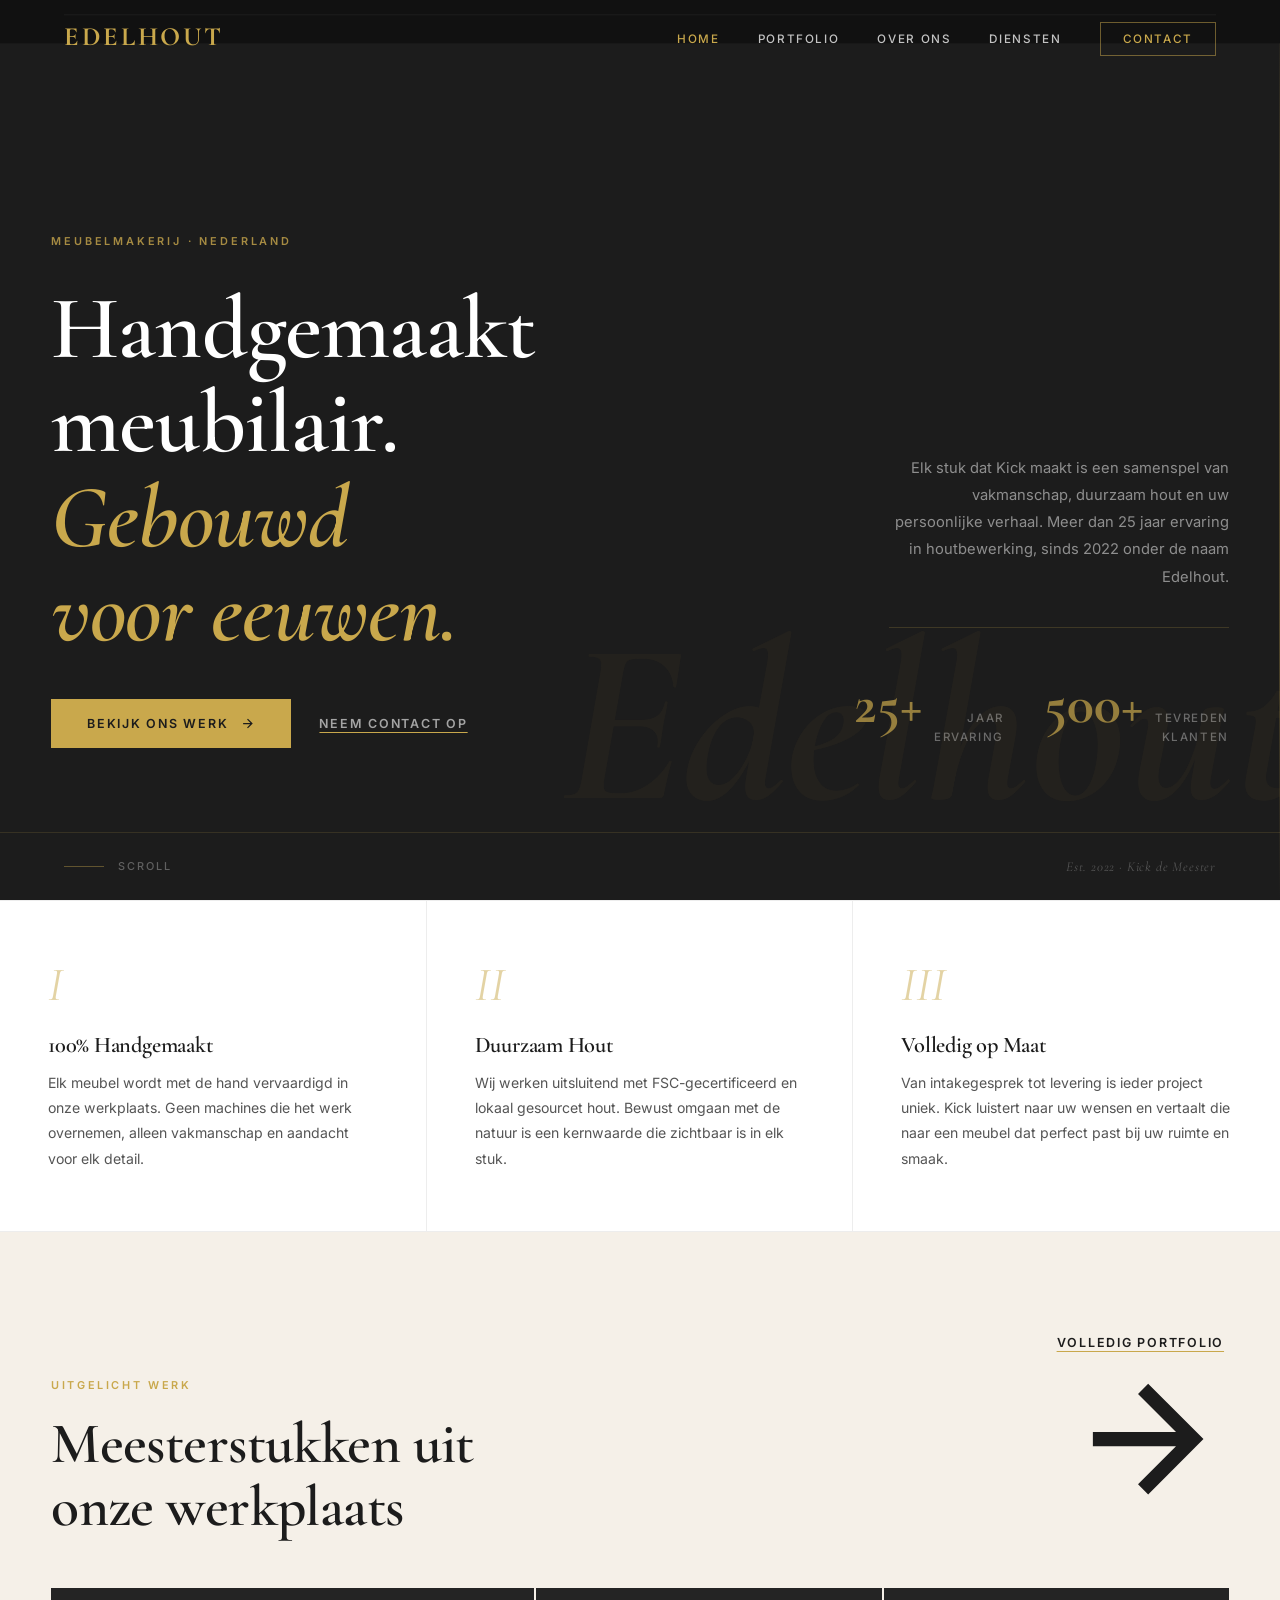
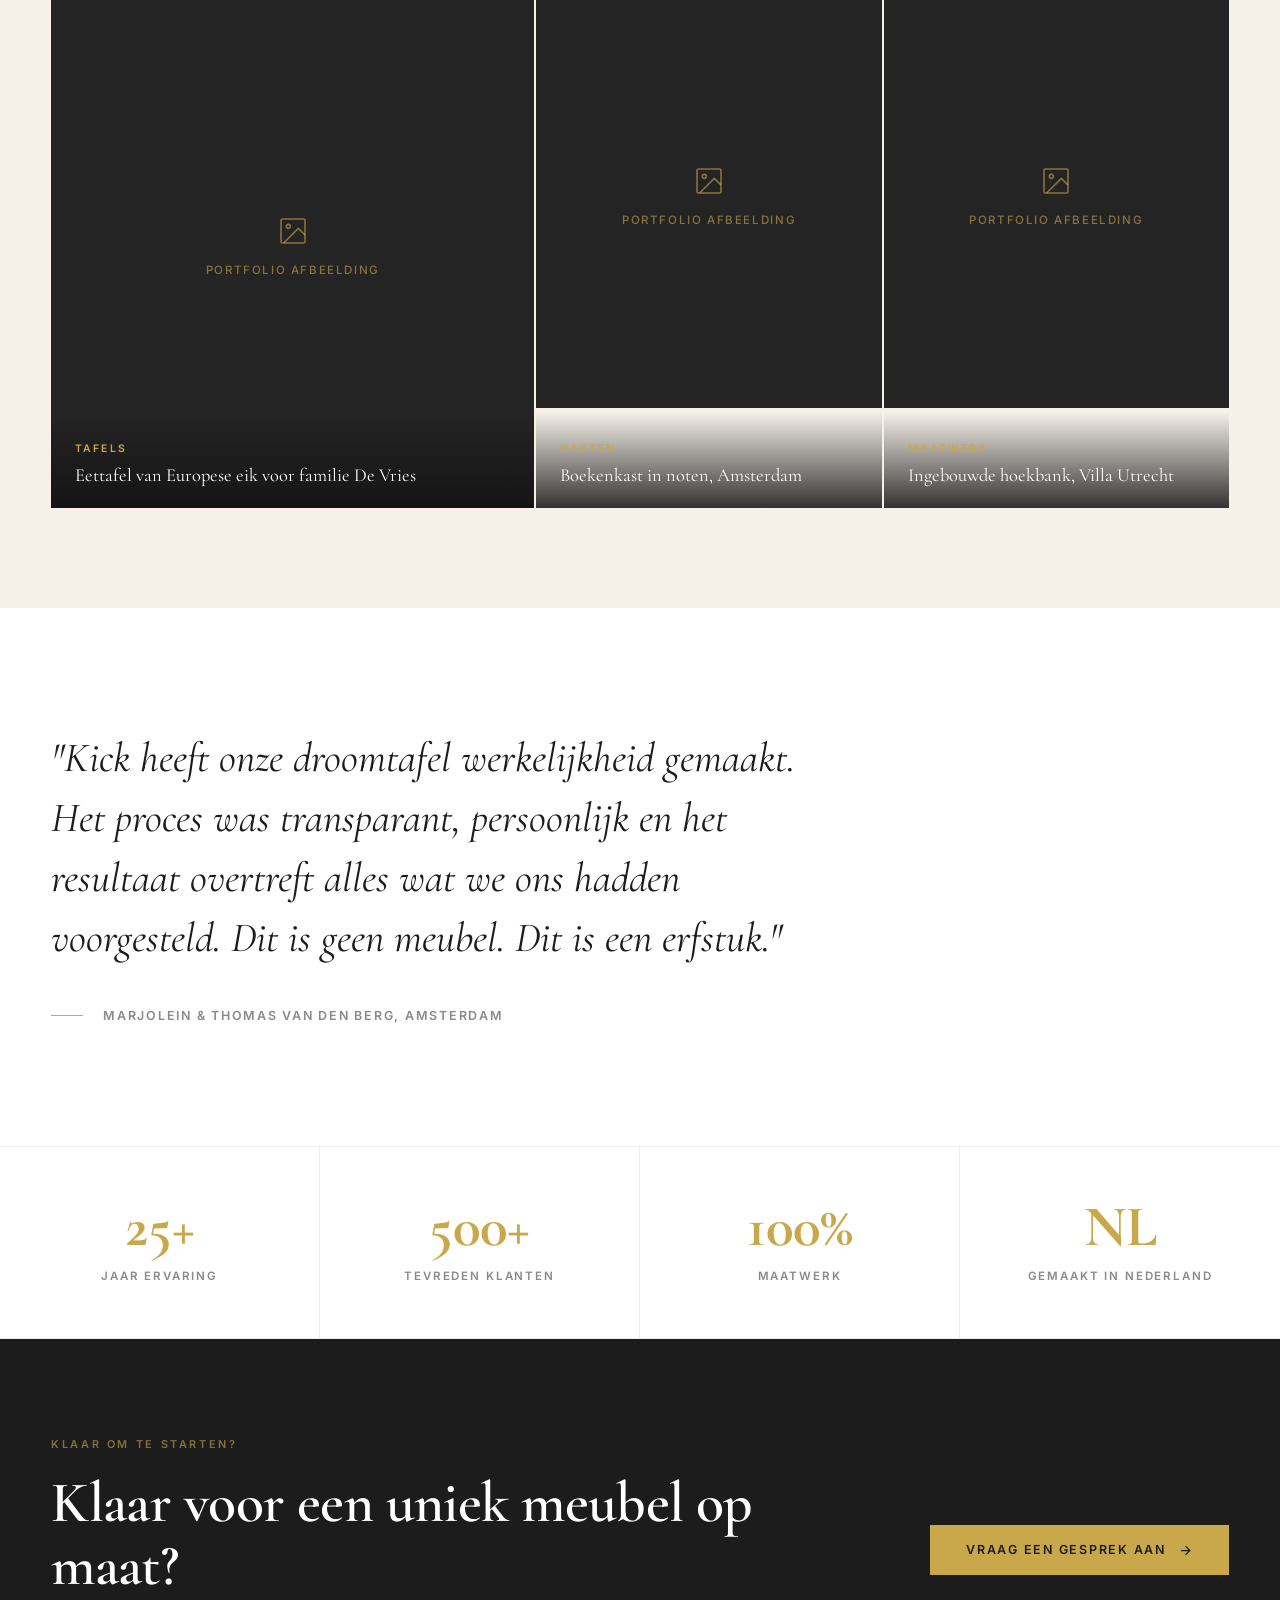
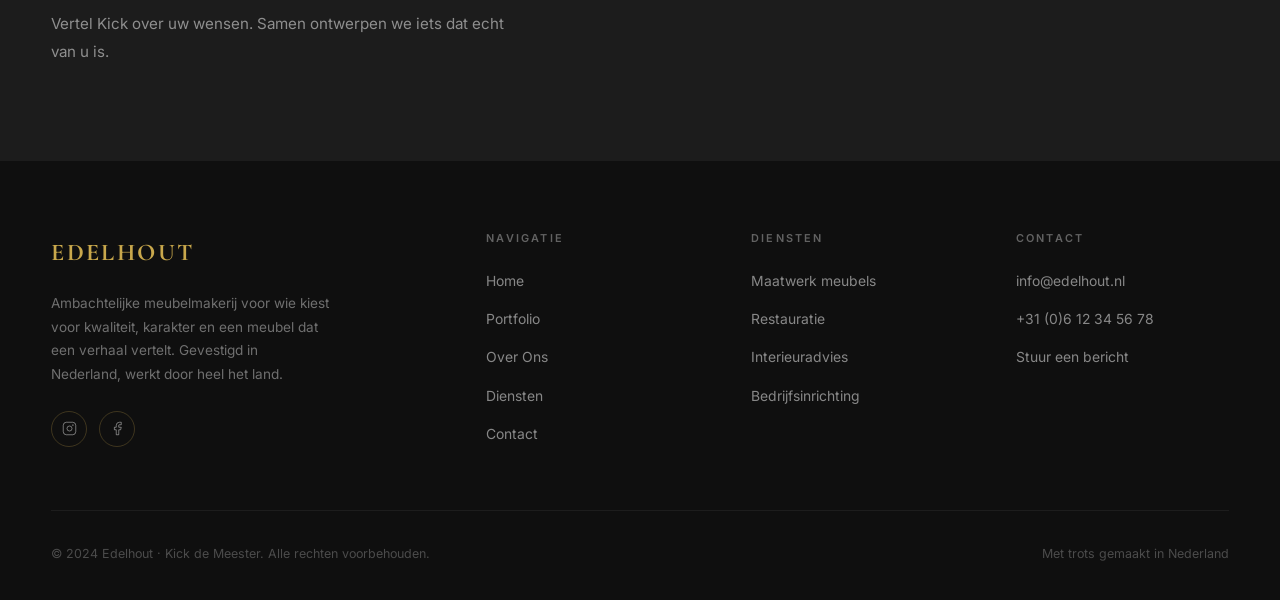
==== commit 989d19bc: "Fix alle dashes, correcte jaartallen en designverbetering hero - Alle resterende em-dashes uit portf" ====
--- a/index.html
+++ b/index.html
@@ -36,6 +36,7 @@
 
   <!-- HERO -->
   <section class="hero">
+    <span class="hero-bg-text" aria-hidden="true">Edelhout</span>
     <div class="hero-inner container">
       <div class="hero-left">
         <span class="hero-tag">Meubelmakerij · Nederland</span>
@@ -50,10 +51,10 @@
       </div>
       <div class="hero-right">
         <div class="hero-right-text">
-          <p>Elk stuk dat Kick maakt is een samenspel van vakmanschap, duurzaam hout en uw persoonlijke verhaal. Meubels die niet alleen mooi zijn, maar generaties meegaan.</p>
+          <p>Elk stuk dat Kick maakt is een samenspel van vakmanschap, duurzaam hout en uw persoonlijke verhaal. Meer dan 25 jaar ervaring in houtbewerking, sinds 2022 onder de naam Edelhout.</p>
           <div style="height:1px; background:rgba(201,168,76,0.2); margin:28px 0;"></div>
           <div class="hero-stat">
-            <span class="hero-stat-num">20+</span>
+            <span class="hero-stat-num">25+</span>
             <span class="hero-stat-label">Jaar<br />ervaring</span>
             <span class="hero-stat-num" style="margin-left:28px;">500+</span>
             <span class="hero-stat-label">Tevreden<br />klanten</span>
@@ -66,7 +67,7 @@
         <div class="hero-scroll-line"></div>
         Scroll
       </div>
-      <span class="hero-year">Est. 2005 · Kick de Meester</span>
+      <span class="hero-year">Est. 2022 · Kick de Meester</span>
     </div>
   </section>
 
@@ -113,7 +114,7 @@
           </div>
           <div class="home-port-card-info">
             <div class="home-port-cat">Tafels</div>
-            <div class="home-port-title">Eettafel van Europese eik — familie De Vries</div>
+            <div class="home-port-title">Eettafel van Europese eik voor familie De Vries</div>
           </div>
         </div>
         <div class="home-port-card">
@@ -123,7 +124,7 @@
           </div>
           <div class="home-port-card-info">
             <div class="home-port-cat">Kasten</div>
-            <div class="home-port-title">Boekenkast in noten — Amsterdam</div>
+            <div class="home-port-title">Boekenkast in noten, Amsterdam</div>
           </div>
         </div>
         <div class="home-port-card">
@@ -133,7 +134,7 @@
           </div>
           <div class="home-port-card-info">
             <div class="home-port-cat">Maatwerk</div>
-            <div class="home-port-title">Ingebouwde hoekbank — Villa Utrecht</div>
+            <div class="home-port-title">Ingebouwde hoekbank, Villa Utrecht</div>
           </div>
         </div>
       </div>
@@ -159,7 +160,7 @@
   <section class="section--white" style="padding:0;">
     <div class="stats-row">
       <div class="stat-item fade-in">
-        <div class="stat-num">20+</div>
+        <div class="stat-num">25+</div>
         <div class="stat-label">Jaar ervaring</div>
       </div>
       <div class="stat-item fade-in fade-in-delay-1">
--- a/css/style.css
+++ b/css/style.css
@@ -523,6 +523,22 @@
   font-style: italic;
   color: rgba(255,255,255,0.25);
   letter-spacing: 0.06em;
+}
+
+.hero-bg-text {
+  position: absolute;
+  bottom: 60px;
+  right: -24px;
+  font-family: 'Cormorant Garamond', serif;
+  font-size: clamp(8rem, 18vw, 17rem);
+  font-weight: 700;
+  font-style: italic;
+  color: rgba(201,168,76,0.045);
+  line-height: 1;
+  pointer-events: none;
+  user-select: none;
+  white-space: nowrap;
+  z-index: 0;
 }
 
 /* Craft strip (USP) */
